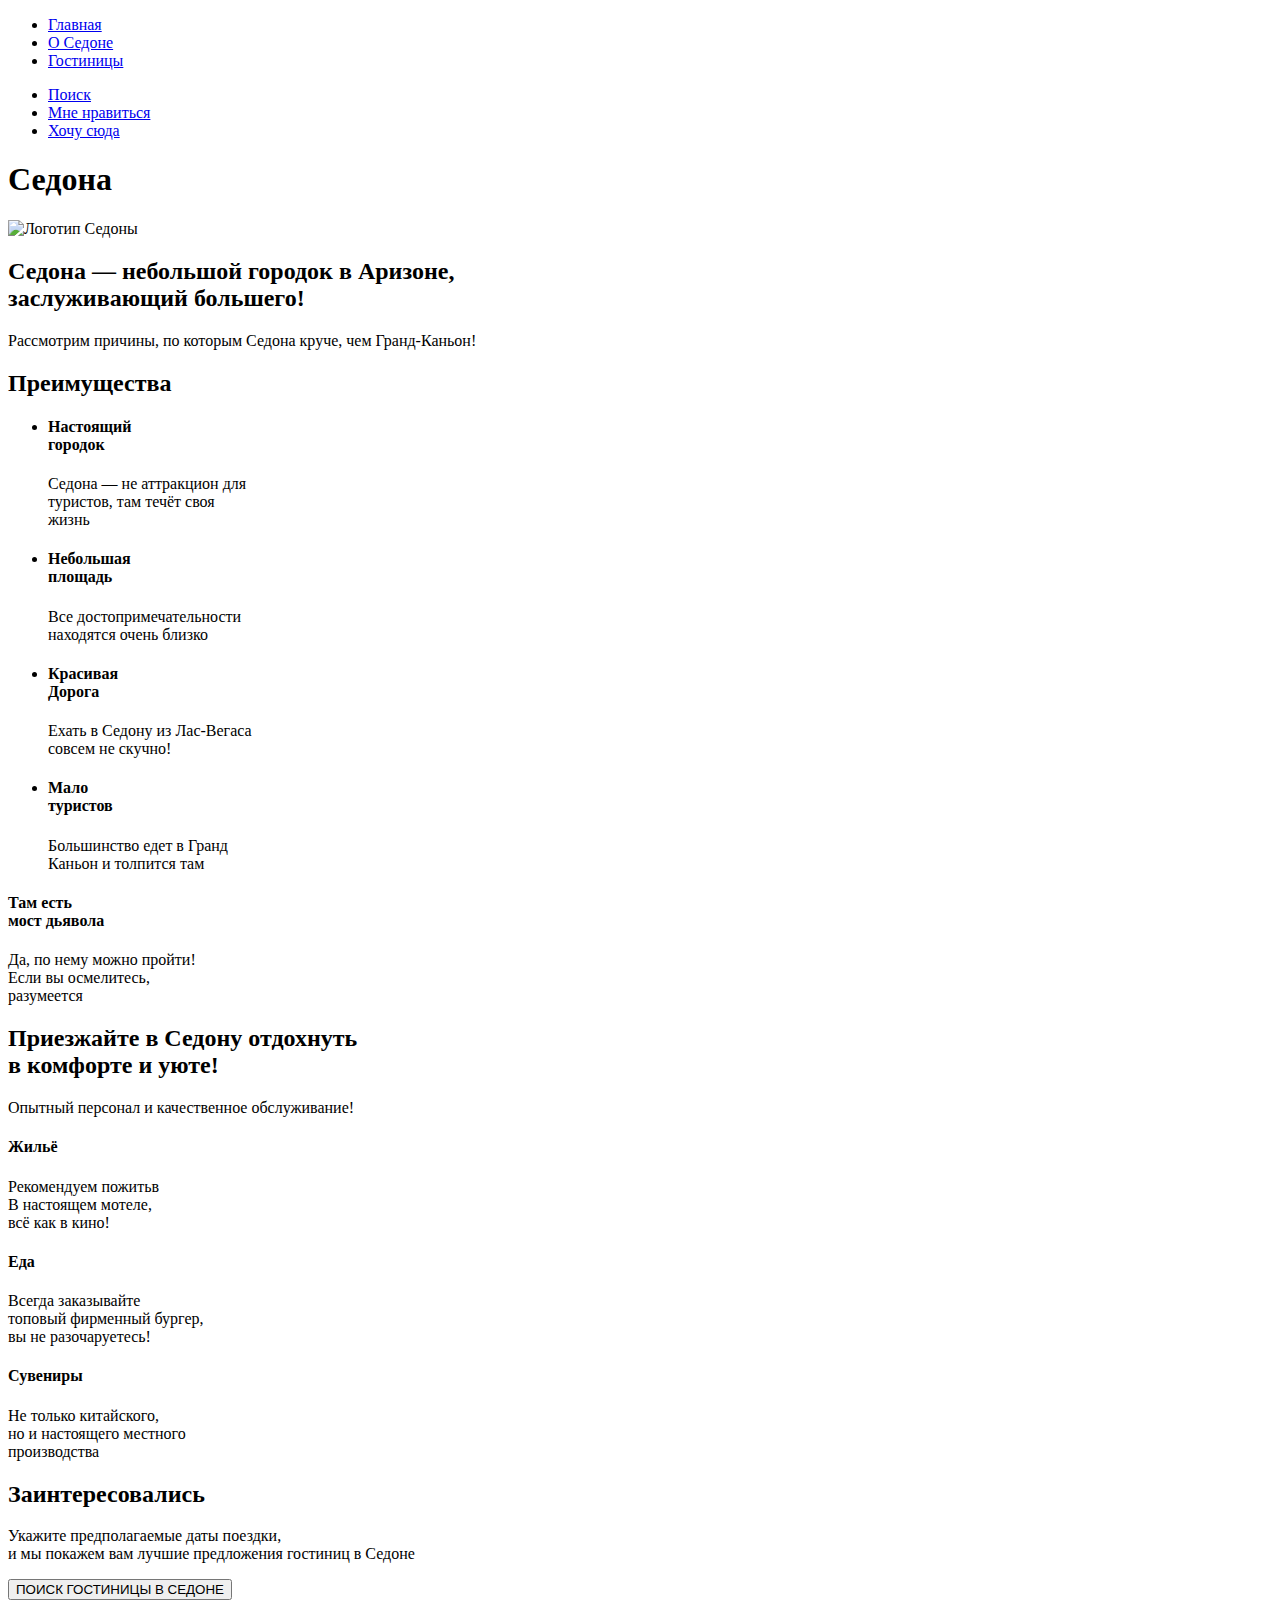
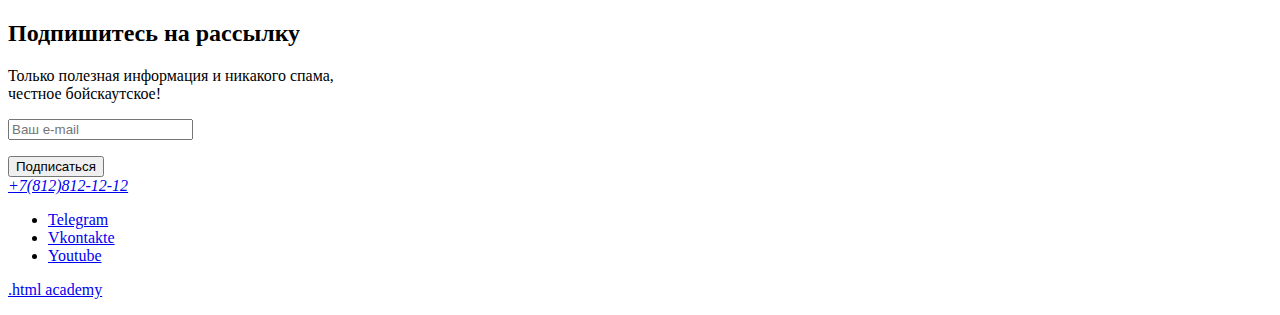
==== index.html @ 695586fa "Разметка" ====
<!DOCTYPE html>
<html lang="ru">
  <head>
    <meta charset="utf-8">
    <title>Седона</title>
  </head>

  <body>
    <header class="page-header">
      <nav class="navigation">
        <ul class="navigation-list">
          <li class="navigation-item">
            <a class="navigation-link" href="about.html" >Главная</a>
          </li>
          <li class="navigation-item">
            <a class="navigation-link" href="catalog.html">О Седоне</a>
          </li>
          <li class="navigation-item">
            <a class="navigation-link" href="faq.html">Гостиницы</a>
          </li>
        </ul>
        <ul class="navigation-list navigation-user">
          <li class="navigation-item">
            <a class="navigation-link" href="#">
              <span class="visually-hidden">
                Поиск
              </span>
            </a>
          </li>
          <li class="navigation-item">
            <a class="navigation-link" href="#">
              <span class="visually-hidden">
                Мне нравиться
              </span>
            </a>
          </li>
          <li class="navigation-item">
            <a class="navigation-link" href="#">Хочу сюда</a>
          </li>
        </ul>
      </nav>
    </header>
    <main class="main-index">
        <h1 class="visually-hidden">Седона</h1>
<img class="logo" src="" alt="Логотип Седоны">
<h2 class="intro-Description" >Седона — небольшой городок в Аризоне,<br>заслуживающий большего!
</h2>
<p class=" ">
    Рассмотрим причины, по которым Седона круче, чем Гранд-Каньон!
</p>
<section class="adventeges">
    <h2 class="visually-hidden">Преимущества</h2>
    <ul class="adventeges-list">
        <li class="adventeges-list">
            <h4 class="adventeges-title">Настоящий <br>городок</h4>
            <p class="adventeges-desription">Седона — не аттракцион для <br>туристов, там течёт своя <br>жизнь</p>
        </li>
        <li class="adventeges-list">
            <h4 class="adventeges-title">Небольшая <br>
                площадь</h4>
            <p class="adventeges-desription">Все достопримечательности<br>находятся очень близко</p>
            </li>
          <li class="adventeges-list">
            <h4 class="adventeges-title">Красивая <br>Дорога</h4>
            <p class="adventeges-desription">Ехать в Седону из Лас-Вегаса<br> совсем не скучно!</p>
        </li>
        <li class="adventeges-list">
            <h4 class="adventeges-title">Мало<br>
                туристов</h4>
            <p class="adventeges-desription">Большинство едет в Гранд<br>Каньон и толпится там</p>
            </li>
    </ul>
            </section>
            <section>
            <h4 class="adventeges-title">Там есть <br>мост дьявола</h4>
            <p class="adventeges-desription">Да, по нему можно пройти! <br>Если вы осмелитесь, <br>разумеется</p>
            <li class="adventeges-list">
                <h2 class="intro-Description" >Приезжайте в Седону отдохнуть<br> в комфорте и уюте!
                </h2>
                <p class="adventeges-desription">
                Опытный персонал и качественное обслуживание!
                </p>
                <h4 class="adventeges-title">Жильё</h4>
                <p class="adventeges-desription">Рекомендуем пожитьв<br>B настоящем мотеле, <br>
                    всё как в кино!</p>
            </li>
              <li class="adventeges-list">
                <h4 class="adventeges-title">Еда</h4>
                <p class="adventeges-desription">Всегда заказывайте<br>
                    топовый фирменный бургер,<br> вы не разочаруетесь!</p>
            </li>
            <li class="adventeges-list">
                <h4 class="adventeges-title">Сувениры</h4>
                <p class="adventeges-desription">Не только китайского,<br>
                    но и настоящего местного <br>производства</p>
                </li>
            </section>
    </ul>
    <section class="services">
      <h2 class="services-title">Заинтересовались</h2>
      <p>Укажите предполагаемые даты поездки,
        <br>и мы покажем вам лучшие предложения гостиниц в Седоне </p>
      <button class="button" type="submit">ПОИСК ГОСТИНИЦЫ В СЕДОНЕ</button>
    </section>
    </main>
    <footer class="page-footer">
      <section class="appointment">
        <h2 class="appointment-title">Подпишитесь на рассылку</h2>
        <p>Только полезная информация и никакого спама,<br> честное бойскаутское!</p>
        <form class="appointment-form" action="https://echo.htmlacademy.ru/" method="post">
          <p class="appointment-form-date">
            <input type="text" id="appointment-date" name="appointment-date" placeholder="Ваш e-mail">
          </p>
          <button class="button" type="submit">Подписаться</button>
        </form>
      </section>
      <section class="footer-contacts">
        <address class="footer-contacts-address">
          <a class="footer-contacts-address-phone" href="tel:+78128121212">+7(812)812-12-12</a>
        </address>
      </section>

      <section class="footer-social">
        <ul class="footer-social-list">
          <li class="footer-social-item">
            <a class="button" href=" https://t.me/htmlacademy ">
              <span class="visually-hidden">Telegram</span>
            </a>
          </li>
          <li class="footer-social-item">
            <a class="button" href="https://vk.com/htmlacademy">
              <span class="visually-hidden">Vkontakte</span>
            </a>
          </li>
          <li class="footer-social-item">
            <a class="button" href="https://www.youtube.com/user/htmlacademyru">
              <span class="visually-hidden">Youtube</span>
            </a>
          </li>
        </ul>
        <p><a class="htmlacademy-link" href="https://htmlacademy.ru/">.html academy </a></p>
      </section>
    </footer>
  </body>
</html>
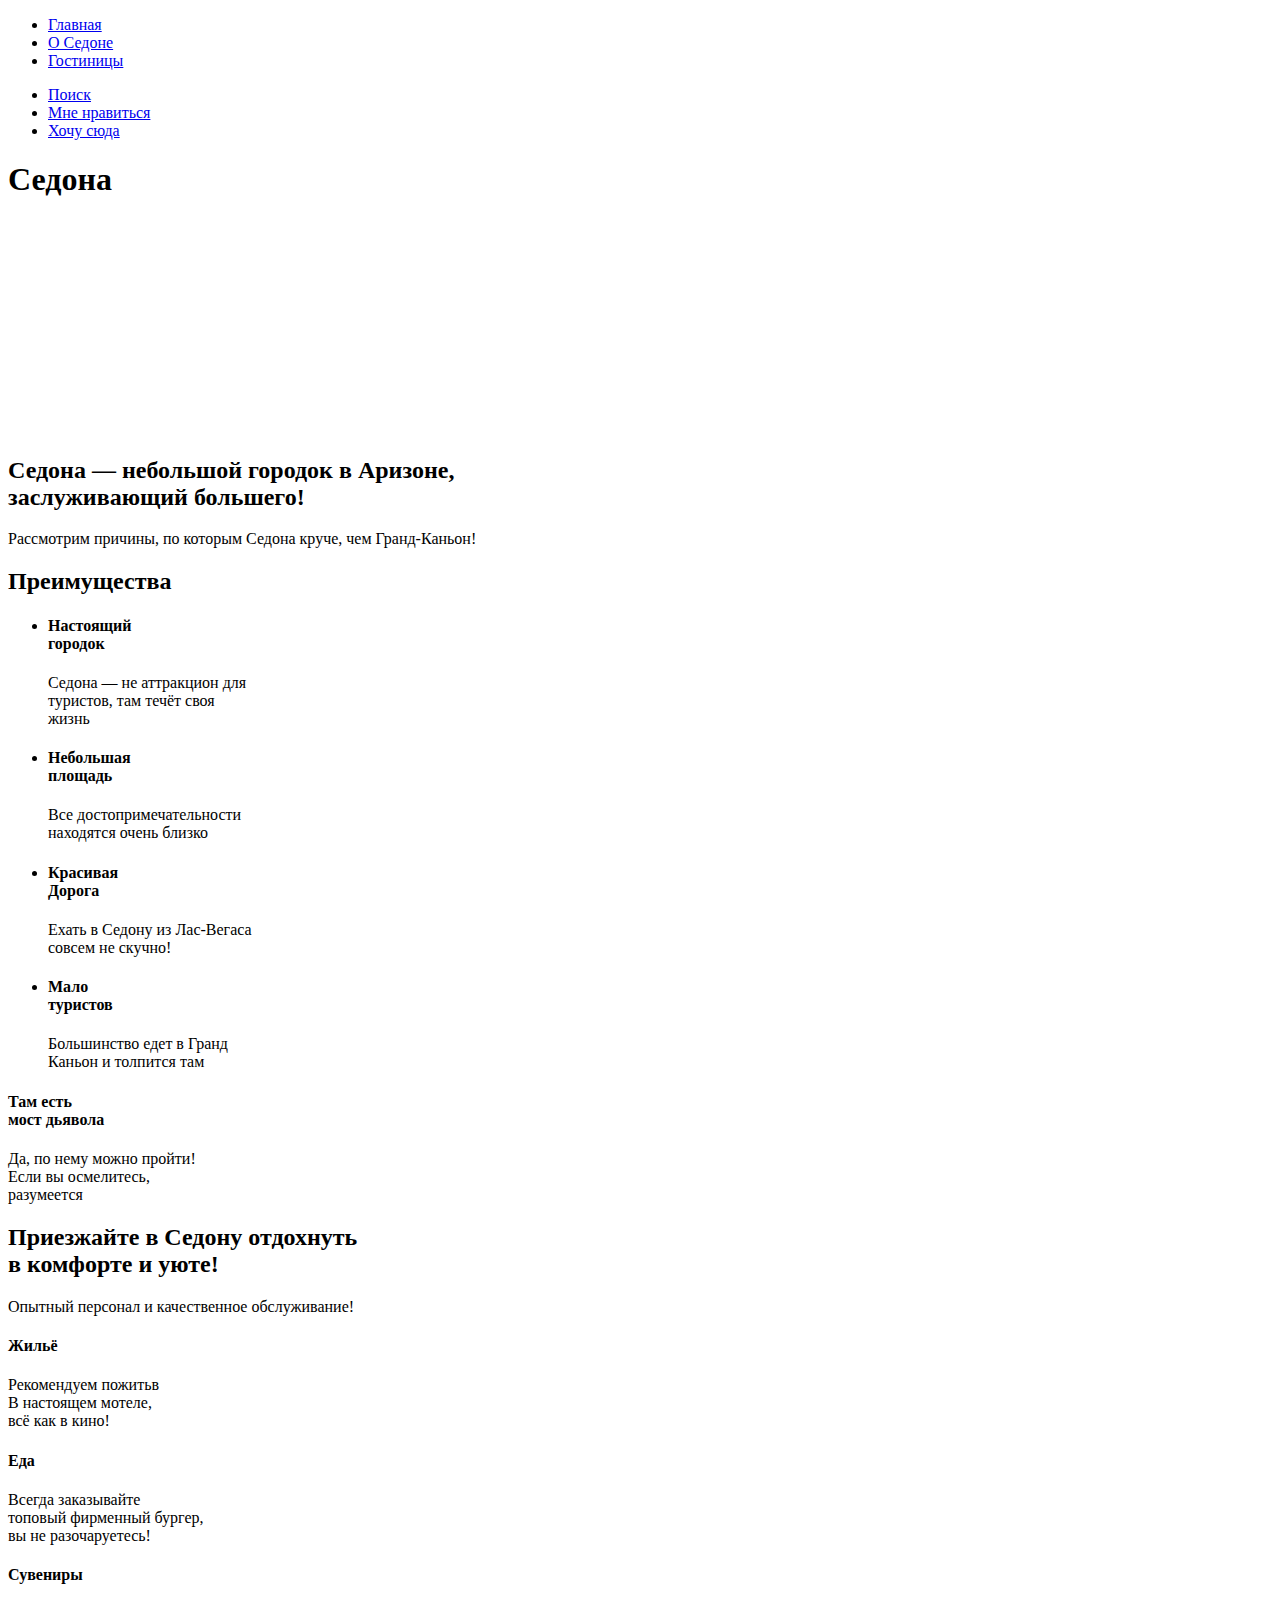
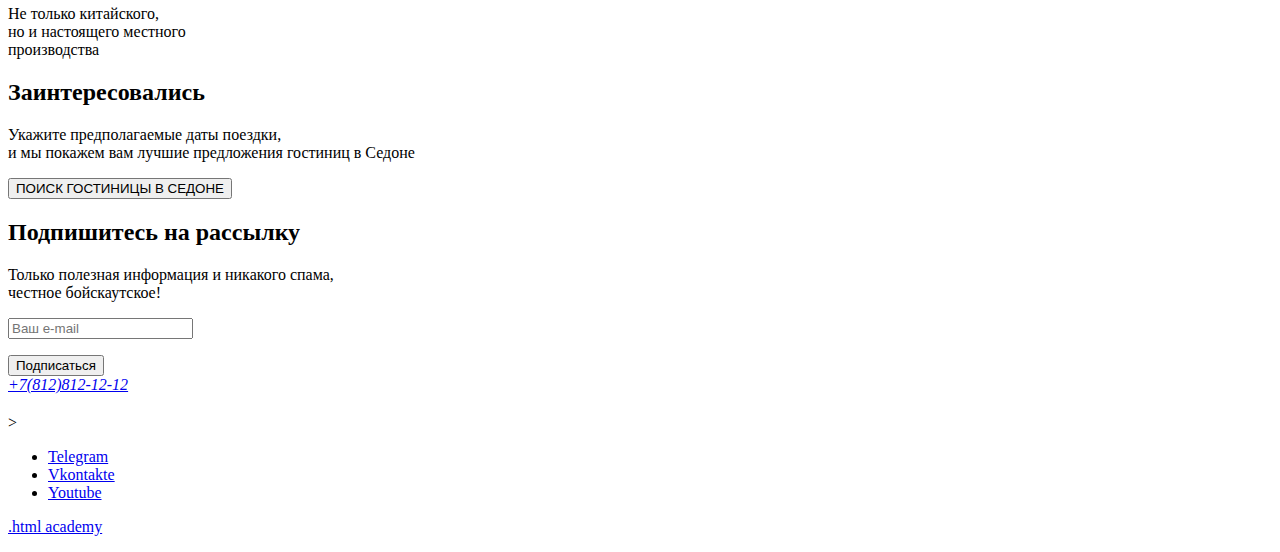
==== commit d0de8a27: "Графика и разметка" ====
--- a/index.html
+++ b/index.html
@@ -4,7 +4,6 @@
     <meta charset="utf-8">
     <title>Седона</title>
   </head>
-
   <body>
     <header class="page-header">
       <nav class="navigation">
@@ -42,7 +41,7 @@
     </header>
     <main class="main-index">
         <h1 class="visually-hidden">Седона</h1>
-<img class="logo" src="" alt="Логотип Седоны">
+<img class="logo" src="images/Sedona.png" width="456.7px" height="212.77px" left="0px" top="139px" alt="Логотип Седоны">
 <h2 class="intro-Description" >Седона — небольшой городок в Аризоне,<br>заслуживающий большего!
 </h2>
 <p class=" ">
@@ -74,7 +73,7 @@
             <section>
             <h4 class="adventeges-title">Там есть <br>мост дьявола</h4>
             <p class="adventeges-desription">Да, по нему можно пройти! <br>Если вы осмелитесь, <br>разумеется</p>
-            <li class="adventeges-list">
+            <div class="adventeges-list">
                 <h2 class="intro-Description" >Приезжайте в Седону отдохнуть<br> в комфорте и уюте!
                 </h2>
                 <p class="adventeges-desription">
@@ -83,19 +82,18 @@
                 <h4 class="adventeges-title">Жильё</h4>
                 <p class="adventeges-desription">Рекомендуем пожитьв<br>B настоящем мотеле, <br>
                     всё как в кино!</p>
-            </li>
-              <li class="adventeges-list">
+                </div>
+              <div class="adventeges-list">
                 <h4 class="adventeges-title">Еда</h4>
                 <p class="adventeges-desription">Всегда заказывайте<br>
                     топовый фирменный бургер,<br> вы не разочаруетесь!</p>
-            </li>
-            <li class="adventeges-list">
+              </div>
+            <div class="adventeges-list">
                 <h4 class="adventeges-title">Сувениры</h4>
                 <p class="adventeges-desription">Не только китайского,<br>
                     но и настоящего местного <br>производства</p>
-                </li>
+            </div>
             </section>
-    </ul>
     <section class="services">
       <h2 class="services-title">Заинтересовались</h2>
       <p>Укажите предполагаемые даты поездки,
@@ -121,6 +119,7 @@
       </section>
 
       <section class="footer-social">
+        <h2 class="visually-hidden"></h2>>
         <ul class="footer-social-list">
           <li class="footer-social-item">
             <a class="button" href=" https://t.me/htmlacademy ">
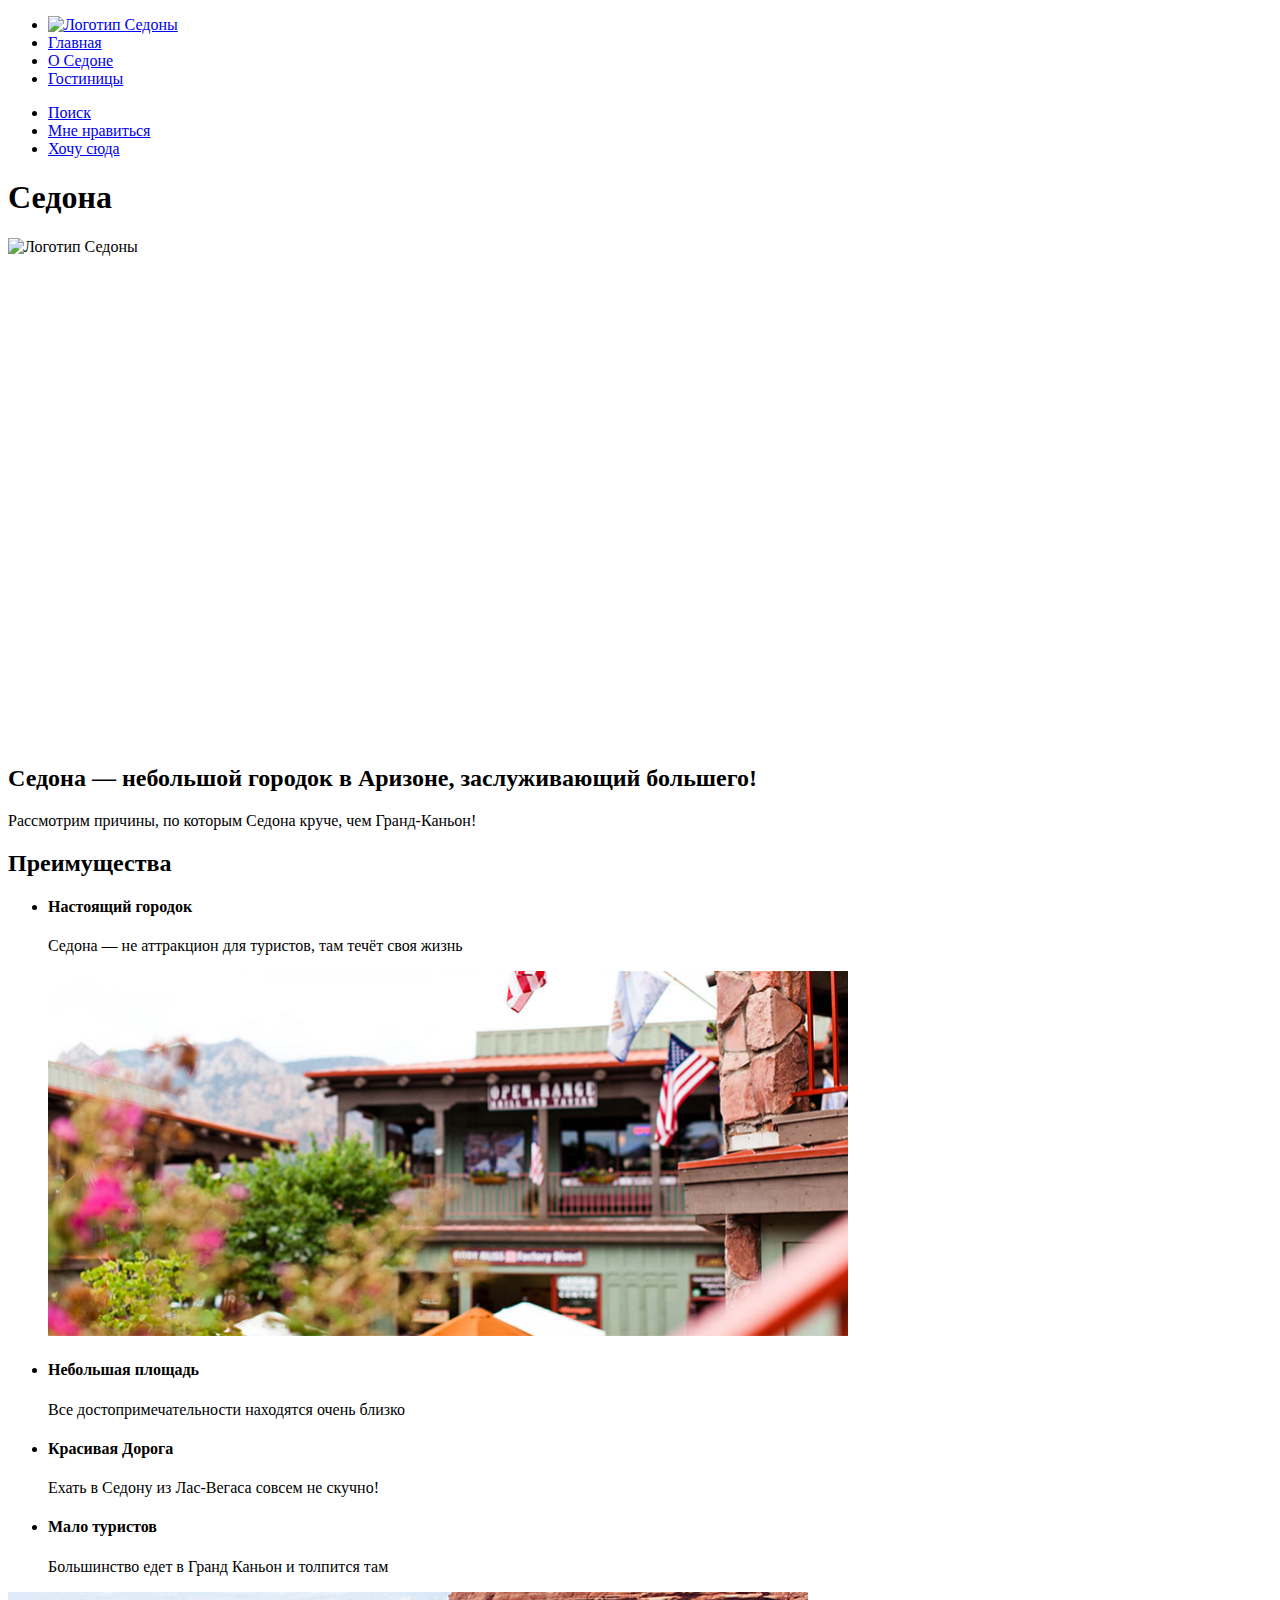
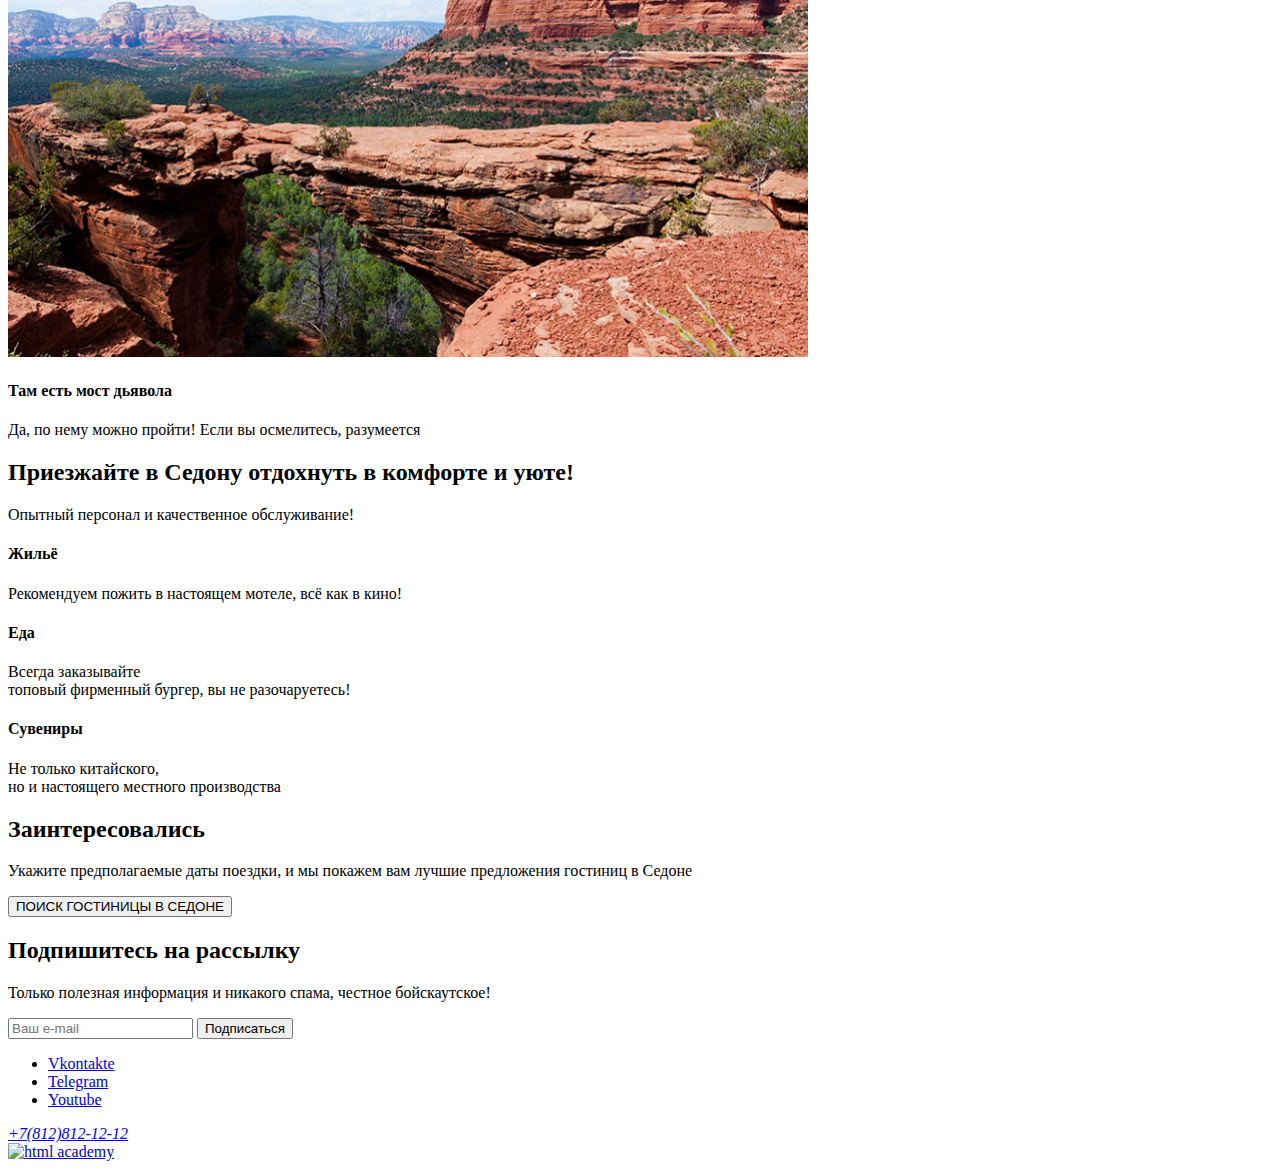
==== commit bec67bbb: "Дз" ====
--- a/index.html
+++ b/index.html
@@ -2,20 +2,27 @@
 <html lang="ru">
   <head>
     <meta charset="utf-8">
-    <title>Седона</title>
+    <title>Академия HTML:Седона</title>
   </head>
   <body>
     <header class="page-header">
+
       <nav class="navigation">
+
         <ul class="navigation-list">
-          <li class="navigation-item">
-            <a class="navigation-link" href="about.html" >Главная</a>
+          <li>
+            <a class="navigation-link" href="index.html" >
+              <img class="logo" src="images/Logo.svg" width="134" height="64" alt="Логотип Седоны">
+            </a>
           </li>
           <li class="navigation-item">
-            <a class="navigation-link" href="catalog.html">О Седоне</a>
+            <a class="navigation-link" href="index.html" >Главная</a>
           </li>
           <li class="navigation-item">
-            <a class="navigation-link" href="faq.html">Гостиницы</a>
+            <a class="navigation-link" href="#">О Седоне</a>
+          </li>
+          <li class="navigation-item">
+            <a class="navigation-link" href="catalog.html">Гостиницы</a>
           </li>
         </ul>
         <ul class="navigation-list navigation-user">
@@ -41,94 +48,89 @@
     </header>
     <main class="main-index">
         <h1 class="visually-hidden">Седона</h1>
-<img class="logo" src="images/Sedona.png" width="456.7px" height="212.77px" left="0px" top="139px" alt="Логотип Седоны">
-<h2 class="intro-Description" >Седона — небольшой городок в Аризоне,<br>заслуживающий большего!
+<img class="logo" src="images/welcome!.svg" width="458" height="352" alt="Логотип Седоны">
+<img class="logo" src="images/Vector!@.svg" width="1200" height="485" alt="Логотип Седоны">
+<p class=" ">
+<h2 class="intro-Description" >Седона — небольшой городок в Аризоне, заслуживающий большего!
 </h2>
-<p class=" ">
     Рассмотрим причины, по которым Седона круче, чем Гранд-Каньон!
 </p>
 <section class="adventeges">
     <h2 class="visually-hidden">Преимущества</h2>
     <ul class="adventeges-list">
         <li class="adventeges-list">
-            <h4 class="adventeges-title">Настоящий <br>городок</h4>
-            <p class="adventeges-desription">Седона — не аттракцион для <br>туристов, там течёт своя <br>жизнь</p>
+            <h4 class="adventeges-title">Настоящий городок</h4>
+            <p class="adventeges-desription">Седона — не аттракцион для туристов, там течёт своя жизнь</p>
+            <img class="stars-star-4" src="images/photo-1.jpg" height="365" width="800" alt="photo-1">
         </li>
         <li class="adventeges-list">
-            <h4 class="adventeges-title">Небольшая <br>
-                площадь</h4>
-            <p class="adventeges-desription">Все достопримечательности<br>находятся очень близко</p>
+            <h4 class="adventeges-title">Небольшая площадь</h4>
+            <p class="adventeges-desription">Все достопримечательности находятся очень близко</p>
             </li>
           <li class="adventeges-list">
-            <h4 class="adventeges-title">Красивая <br>Дорога</h4>
-            <p class="adventeges-desription">Ехать в Седону из Лас-Вегаса<br> совсем не скучно!</p>
+            <h4 class="adventeges-title">Красивая Дорога</h4>
+            <p class="adventeges-desription">Ехать в Седону из Лас-Вегаса  совсем не скучно!</p>
         </li>
         <li class="adventeges-list">
-            <h4 class="adventeges-title">Мало<br>
-                туристов</h4>
-            <p class="adventeges-desription">Большинство едет в Гранд<br>Каньон и толпится там</p>
+            <h4 class="adventeges-title">Мало туристов</h4>
+            <p class="adventeges-desription">Большинство едет в Гранд Каньон и толпится там</p>
             </li>
     </ul>
             </section>
             <section>
-            <h4 class="adventeges-title">Там есть <br>мост дьявола</h4>
-            <p class="adventeges-desription">Да, по нему можно пройти! <br>Если вы осмелитесь, <br>разумеется</p>
+              <img class="stars-star-4" src="images/photo-2.jpg" height="365" width="800" alt="photo-2">
+            <h4 class="adventeges-title">Там есть мост дьявола</h4>
+            <p class="adventeges-desription">Да, по нему можно пройти! Если вы осмелитесь, разумеется</p>
+            <section class="adventeges-list">
+                <h2 class="intro-Description" >Приезжайте в Седону отдохнуть в комфорте и уюте!
+                </h2>
+               <p class="adventeges-desription">
+                Опытный персонал и качественное обслуживание!
+                 </p>
+                </section>
             <div class="adventeges-list">
-                <h2 class="intro-Description" >Приезжайте в Седону отдохнуть<br> в комфорте и уюте!
-                </h2>
-                <p class="adventeges-desription">
-                Опытный персонал и качественное обслуживание!
-                </p>
                 <h4 class="adventeges-title">Жильё</h4>
-                <p class="adventeges-desription">Рекомендуем пожитьв<br>B настоящем мотеле, <br>
+                <p class="adventeges-desription">Рекомендуем пожить в настоящем мотеле,
                     всё как в кино!</p>
                 </div>
               <div class="adventeges-list">
                 <h4 class="adventeges-title">Еда</h4>
-                <p class="adventeges-desription">Всегда заказывайте<br>
-                    топовый фирменный бургер,<br> вы не разочаруетесь!</p>
+                <p class="adventeges-desription">Всегда заказывайте <br>
+                    топовый фирменный бургер, вы не разочаруетесь!</p>
               </div>
             <div class="adventeges-list">
                 <h4 class="adventeges-title">Сувениры</h4>
                 <p class="adventeges-desription">Не только китайского,<br>
-                    но и настоящего местного <br>производства</p>
+                    но и настоящего местного производства</p>
             </div>
             </section>
     <section class="services">
       <h2 class="services-title">Заинтересовались</h2>
-      <p>Укажите предполагаемые даты поездки,
-        <br>и мы покажем вам лучшие предложения гостиниц в Седоне </p>
-      <button class="button" type="submit">ПОИСК ГОСТИНИЦЫ В СЕДОНЕ</button>
+      <p>Укажите предполагаемые даты поездки, и мы покажем вам лучшие предложения гостиниц в Седоне </p>
+      <button class="button" type="button">ПОИСК ГОСТИНИЦЫ В СЕДОНЕ</button>
+    </section>
+    <section class="appointment">
+      <h2 class="appointment-title">Подпишитесь на рассылку</h2>
+      <p>Только полезная информация и никакого спама, честное бойскаутское!</p>
+      <form class="appointment-form" action="https://echo.htmlacademy.ru/" method="post">
+        <label class="appointment-form-date">
+          <input type="text" id="appointment-date" name="appointment-date" placeholder="Ваш e-mail">
+        </label>
+        <button class="button" type="submit">Подписаться</button>
+      </form>
     </section>
     </main>
     <footer class="page-footer">
-      <section class="appointment">
-        <h2 class="appointment-title">Подпишитесь на рассылку</h2>
-        <p>Только полезная информация и никакого спама,<br> честное бойскаутское!</p>
-        <form class="appointment-form" action="https://echo.htmlacademy.ru/" method="post">
-          <p class="appointment-form-date">
-            <input type="text" id="appointment-date" name="appointment-date" placeholder="Ваш e-mail">
-          </p>
-          <button class="button" type="submit">Подписаться</button>
-        </form>
-      </section>
-      <section class="footer-contacts">
-        <address class="footer-contacts-address">
-          <a class="footer-contacts-address-phone" href="tel:+78128121212">+7(812)812-12-12</a>
-        </address>
-      </section>
-
       <section class="footer-social">
-        <h2 class="visually-hidden"></h2>>
         <ul class="footer-social-list">
+          <li class="footer-social-item">
+            <a class="button" href="https://vk.com/htmlacademy">
+              <span class="visually-hidden">Vkontakte</span>
+            </a>
+          </li>
           <li class="footer-social-item">
             <a class="button" href=" https://t.me/htmlacademy ">
               <span class="visually-hidden">Telegram</span>
-            </a>
-          </li>
-          <li class="footer-social-item">
-            <a class="button" href="https://vk.com/htmlacademy">
-              <span class="visually-hidden">Vkontakte</span>
             </a>
           </li>
           <li class="footer-social-item">
@@ -136,8 +138,18 @@
               <span class="visually-hidden">Youtube</span>
             </a>
           </li>
+          </section>
+          <section class="footer-contacts">
+            <address class="footer-contacts-address">
+              <a class="footer-contacts-address-phone" href="tel:+78128121212">+7(812)812-12-12</a>
+            </address>
+          </section>
+          <section>
+<li>
+  <a href="https://htmlacademy.ru/"><img src="images/logo_htmlacademy.png" width="115"
+    height="33" alt="html academy "></a>
+</li>
         </ul>
-        <p><a class="htmlacademy-link" href="https://htmlacademy.ru/">.html academy </a></p>
       </section>
     </footer>
   </body>
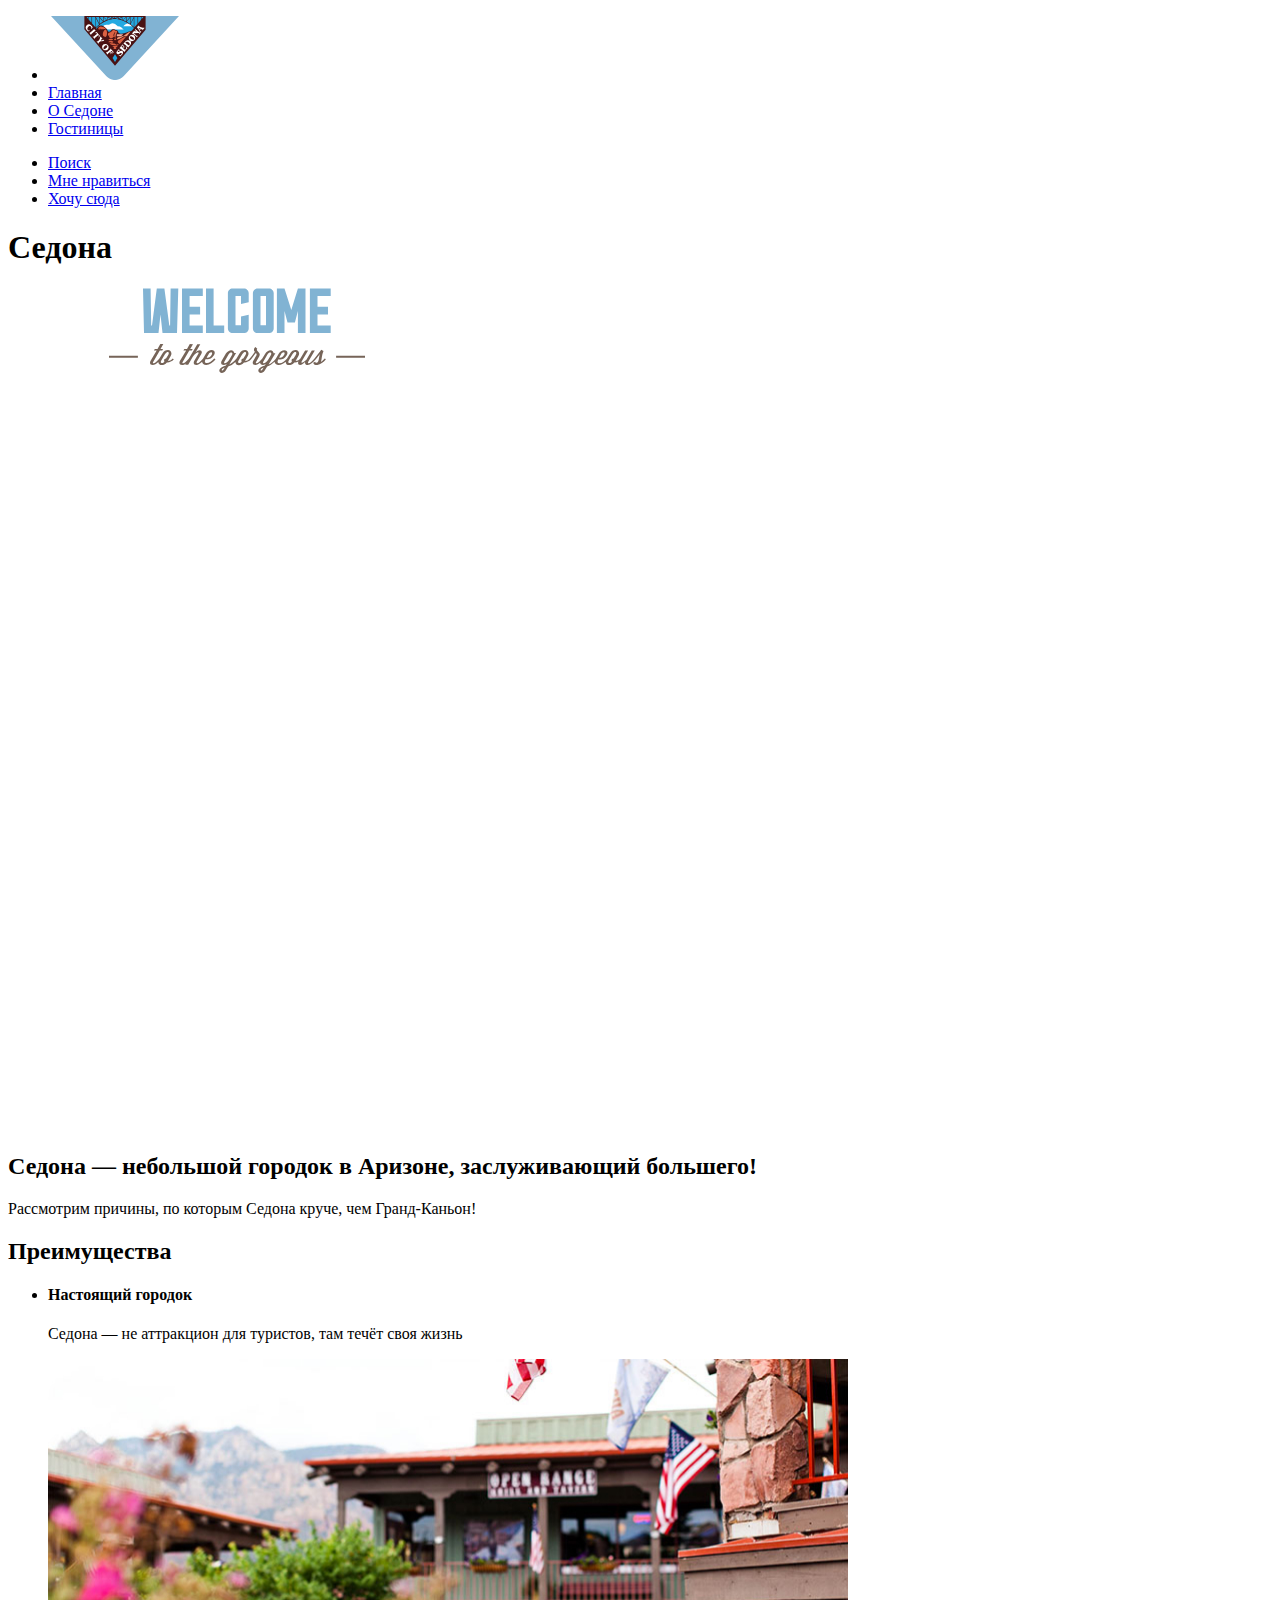
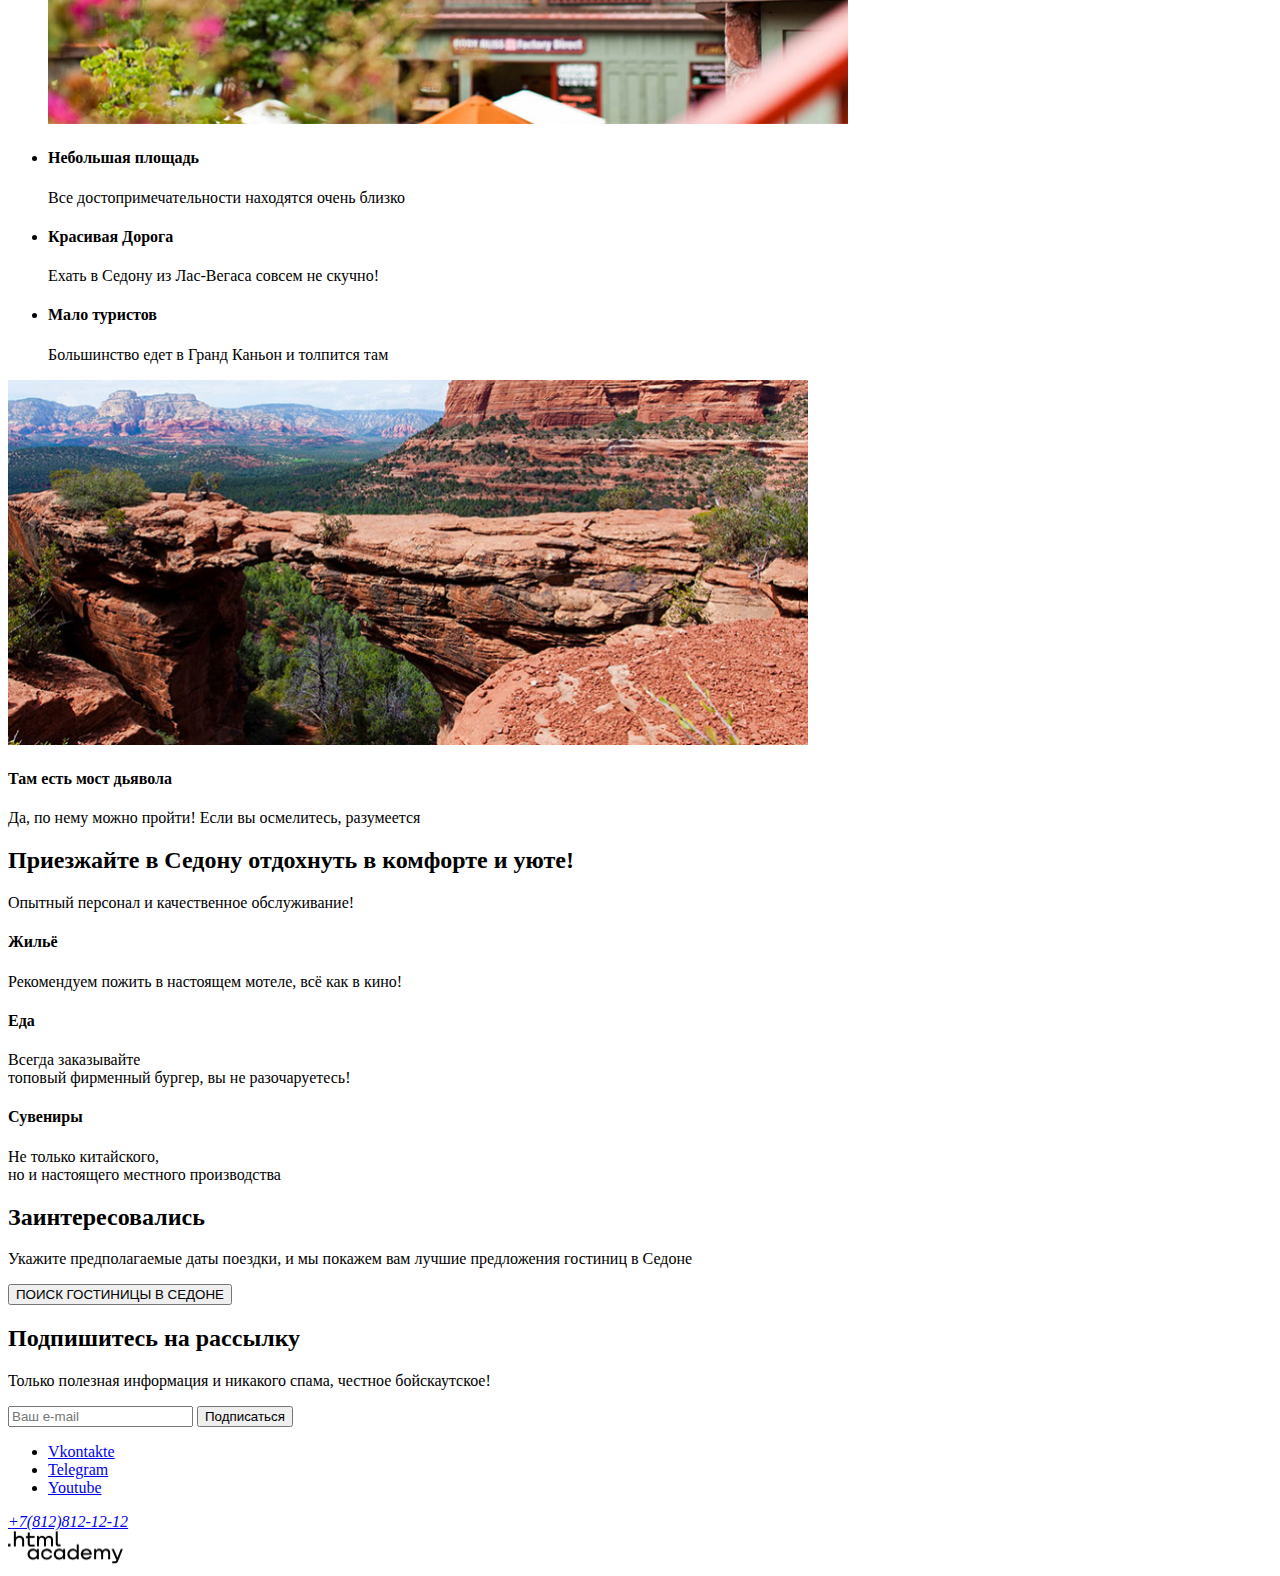
==== commit 00bbb951: "Merge pull request #2 from AlekseyKamalutdinov/master" ====
--- a/index.html
+++ b/index.html
@@ -81,29 +81,31 @@
               <img class="stars-star-4" src="images/photo-2.jpg" height="365" width="800" alt="photo-2">
             <h4 class="adventeges-title">Там есть мост дьявола</h4>
             <p class="adventeges-desription">Да, по нему можно пройти! Если вы осмелитесь, разумеется</p>
+            </section>
             <section class="adventeges-list">
                 <h2 class="intro-Description" >Приезжайте в Седону отдохнуть в комфорте и уюте!
                 </h2>
-               <p class="adventeges-desription">
+            <p class="adventeges-desription">
                 Опытный персонал и качественное обслуживание!
-                 </p>
-                </section>
-            <div class="adventeges-list">
+            </p>
+              </section>
+                <div>
+            <section class="adventeges-list">
                 <h4 class="adventeges-title">Жильё</h4>
                 <p class="adventeges-desription">Рекомендуем пожить в настоящем мотеле,
                     всё как в кино!</p>
-                </div>
-              <div class="adventeges-list">
+                </section>
+              <section class="adventeges-list">
                 <h4 class="adventeges-title">Еда</h4>
                 <p class="adventeges-desription">Всегда заказывайте <br>
                     топовый фирменный бургер, вы не разочаруетесь!</p>
-              </div>
-            <div class="adventeges-list">
+              </section>
+            <section class="adventeges-list">
                 <h4 class="adventeges-title">Сувениры</h4>
                 <p class="adventeges-desription">Не только китайского,<br>
                     но и настоящего местного производства</p>
+            </section>
             </div>
-            </section>
     <section class="services">
       <h2 class="services-title">Заинтересовались</h2>
       <p>Укажите предполагаемые даты поездки, и мы покажем вам лучшие предложения гостиниц в Седоне </p>
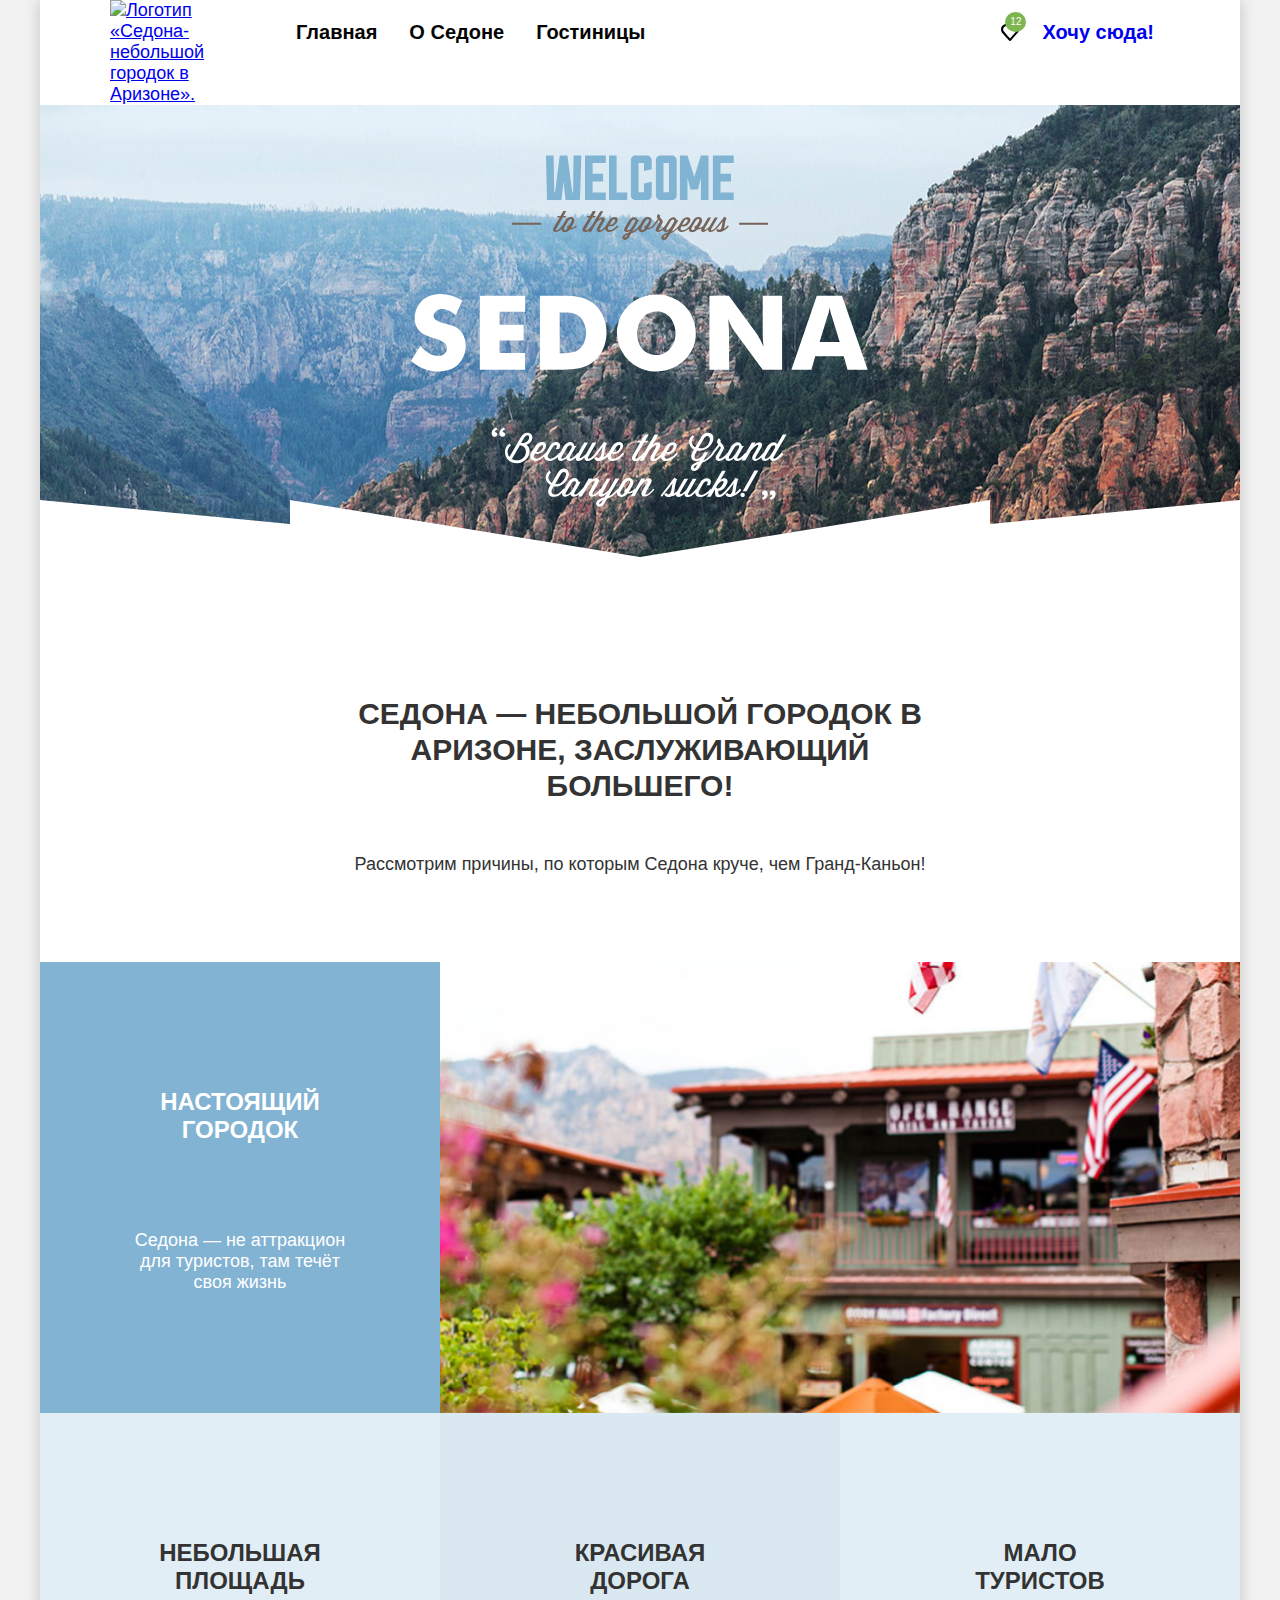
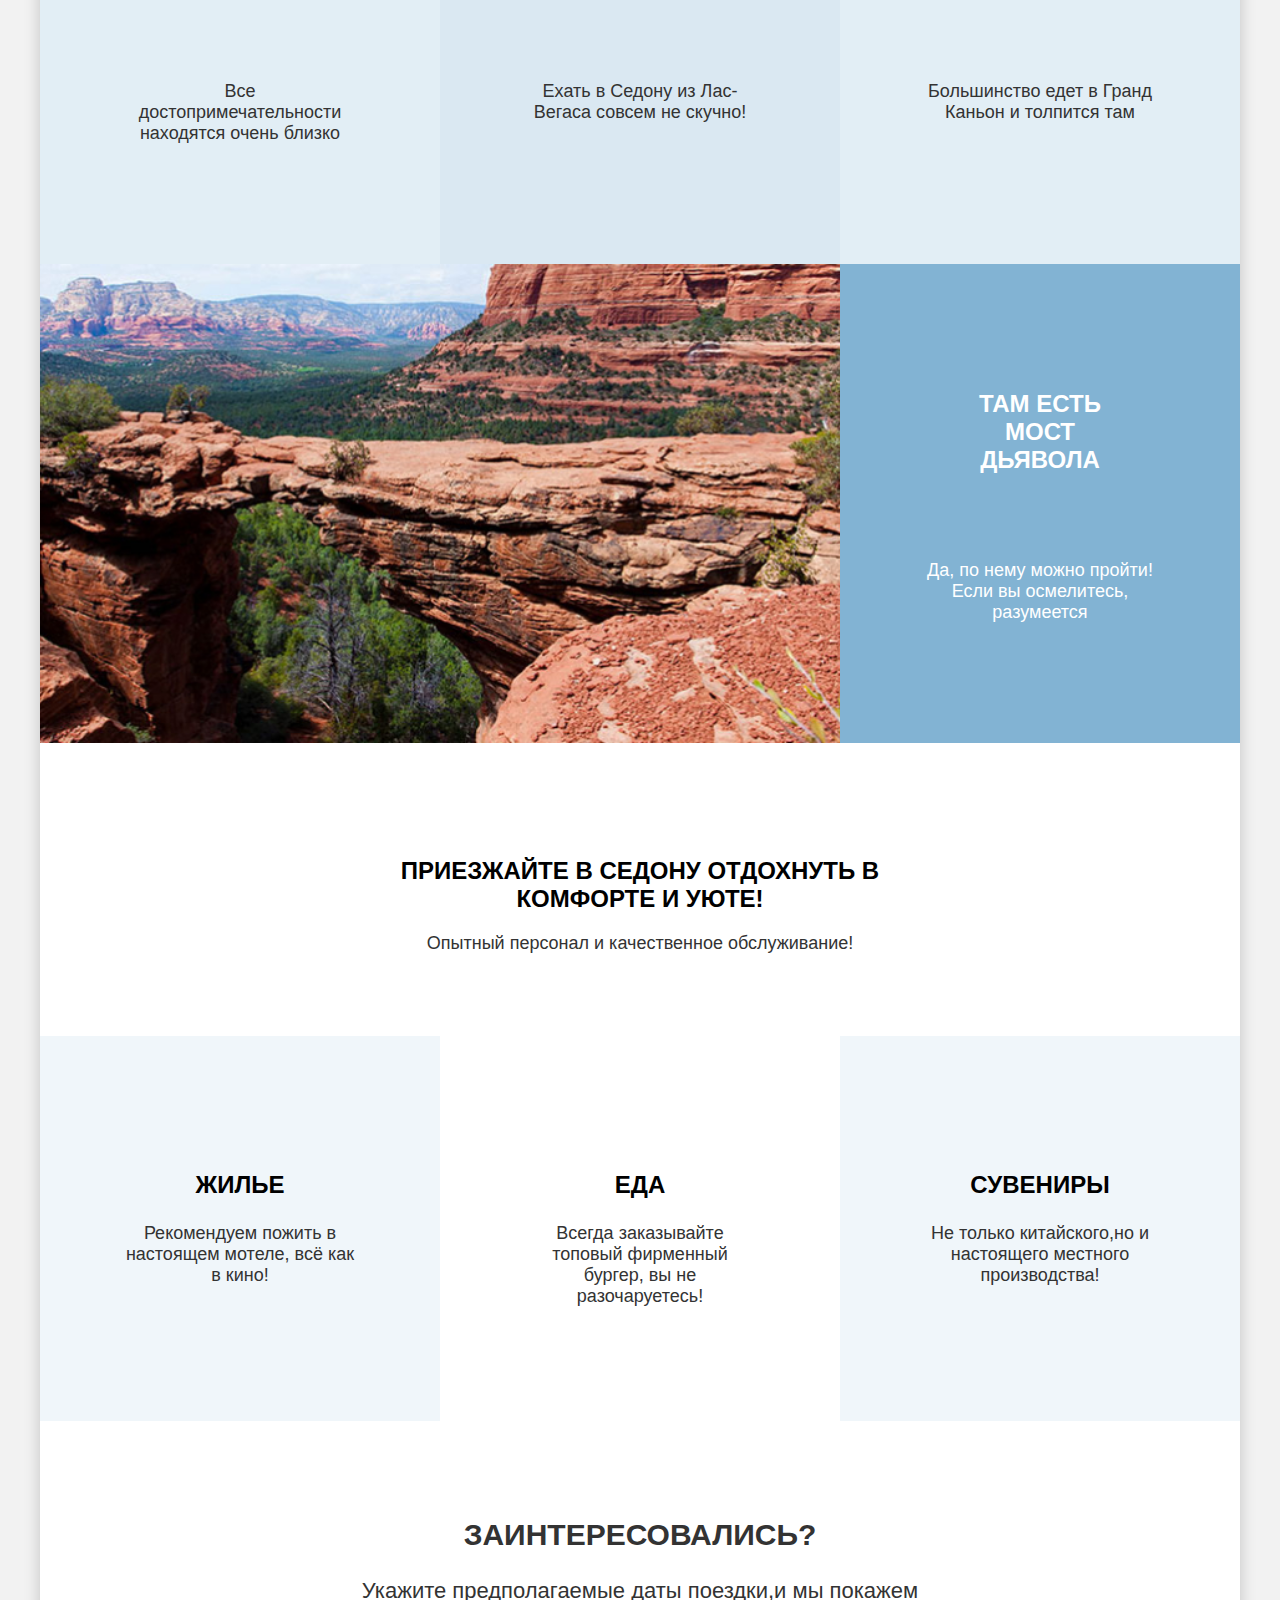
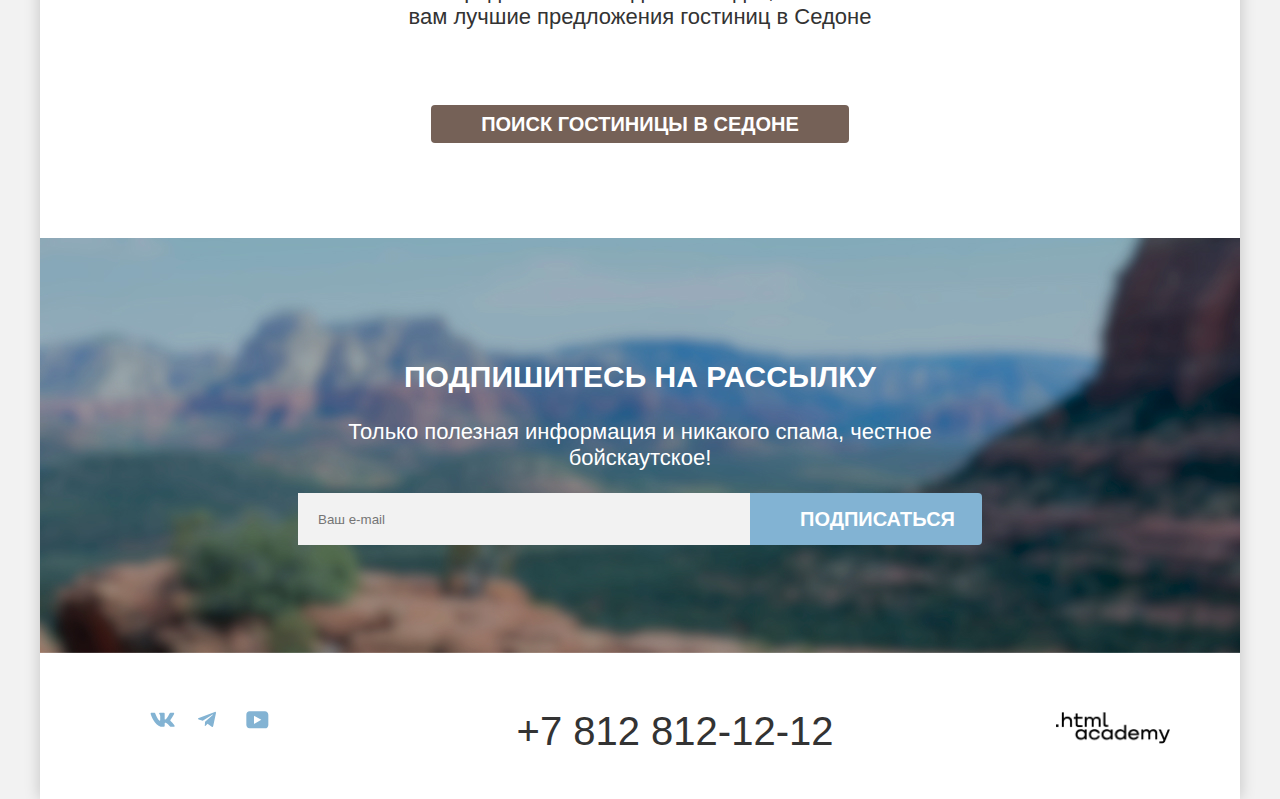
==== commit 39b8b58b: "Домашняя работа 24.02" ====
--- a/index.html
+++ b/index.html
@@ -1,158 +1,186 @@
 <!DOCTYPE html>
 <html lang="ru">
+
   <head>
     <meta charset="utf-8">
     <title>Академия HTML:Седона</title>
+    <link rel="stylesheet" href="styles/styles.css">
   </head>
+
   <body>
-    <header class="page-header">
+    <div class="container">
+      <header class="page-header">
+        <div style="display: flex;">
+          <a class="logo" href="index.html">
+            <img class="page-header-logo" src="images/logo.svg" width="140" height="70"
+              alt="Логотип «Седона-небольшой городок в Аризоне».">
+          </a>
+          <nav class="navigation">
+            <ul class="navigation-list">
+              <li class="navigation-item">
+                <a class="navigation-link navigation-link-current" href="index.html">Главная</a>
+              </li>
+              <li class="navigation-item">
+                <a class="navigation-link" href="#">О Седоне</a>
+              </li>
+              <li class="navigation-item">
+                <a class="navigation-link" href="catalog.html">Гостиницы</a>
+              </li>
+            </ul>
+          </nav>
+        </div>
+        <nav>
+          <ul class="navigation-list navigation-user">
+            <li class="navigaton-item">
+              <a class="navigation-link navigation-search" href="#">
+                <span class="visually-hidden">Поиск.</span>
+              </a>
+            </li>
+            <li class="navigaton-item navigation-favor">
+              <a class="navigation-link " href="#">
+                <span class="visually-hidden">Избранное.</span>
+              </a>
+            </li>
+            <li class="navigaton-item">
+              <a class="navigation-link button" href="#">Хочу сюда!</a>
+            </li>
+          </ul>
+        </nav>
+      </header>
+      <main class="main-index">
+        <section class="gorgeous">
+          <h1 class="visually-hidden">Добро пожаловать в великолепную седону</h1>
+          <img class="wellcome" src="images/welcome!.svg" width="458" height="352" alt="Welcome to the gorgeous Sedona">
+        </section>
+        <section class="advantages">
+          <div class="advantages-about">
+            <h2 class="advantages-title-about">Седона — небольшой городок в Аризоне,
+              заслуживающий большего!</h2>
+            <p class="advantages-reasons">Рассмотрим причины, по которым Седона круче, чем Гранд-Каньон!</p>
+          </div>
+          <ul class="advantages-list">
+            <li class="advantages-item advantages-image">
+              <div class="advantages-text">
+                <h3 class="advantages-title">Настоящий городок</h3>
+                <p class="advantages-description">Седона — не аттракцион для туристов, там течёт своя жизнь</p>
+              </div>
+              <div class="advantages-photo">
+                <img class="photo" src="images/photo-1.jpg" width="800" height="385"
+                  alt="Здание на фоне красивого пейзажа">
+              </div>
+            </li>
 
-      <nav class="navigation">
+            <li class="advantages-item">
+              <div class="advantages-text">
+                <h3 class="advantages-title">Небольшая площадь</h3>
+                <p class="advantages-description">Все достопримечательности находятся очень близко</p>
+              </div>
+            </li>
+            <li class="advantages-item">
+              <div class="advantages-tex">
+                <h3 class="advantages-title">Красивая дорога</h3>
+                <p class="advantages-description">Ехать в Седону из Лас-Вегаса совсем не скучно!</p>
+              </div>
+            </li>
+            <li class="advantages-item">
+              <div class="advantages-text">
+                <h3 class="advantages-title">Мало туристов</h3>
+                <p class="advantages-description">Большинство едет в Гранд Каньон и толпится там</p>
+              </div>
+            </li>
+            <li class="advantages-item advantages-image">
+              <div class="advantages-photo">
+                <img class="photo" src="images/photo-2.jpg" width="800" height="384" alt="Коньон">
+              </div>
+              <div class="advantages-text">
+                <h3 class="advantages-title">Там есть мост дьявола</h3>
+                <p class="advantages-description">Да, по нему можно пройти! Если вы осмелитесь, разумеется</p>
+              </div>
+            </li>
+          </ul>
+        </section>
 
-        <ul class="navigation-list">
-          <li>
-            <a class="navigation-link" href="index.html" >
-              <img class="logo" src="images/Logo.svg" width="134" height="64" alt="Логотип Седоны">
-            </a>
-          </li>
-          <li class="navigation-item">
-            <a class="navigation-link" href="index.html" >Главная</a>
-          </li>
-          <li class="navigation-item">
-            <a class="navigation-link" href="#">О Седоне</a>
-          </li>
-          <li class="navigation-item">
-            <a class="navigation-link" href="catalog.html">Гостиницы</a>
-          </li>
-        </ul>
-        <ul class="navigation-list navigation-user">
-          <li class="navigation-item">
-            <a class="navigation-link" href="#">
-              <span class="visually-hidden">
-                Поиск
-              </span>
-            </a>
-          </li>
-          <li class="navigation-item">
-            <a class="navigation-link" href="#">
-              <span class="visually-hidden">
-                Мне нравиться
-              </span>
-            </a>
-          </li>
-          <li class="navigation-item">
-            <a class="navigation-link" href="#">Хочу сюда</a>
-          </li>
-        </ul>
-      </nav>
-    </header>
-    <main class="main-index">
-        <h1 class="visually-hidden">Седона</h1>
-<img class="logo" src="images/welcome!.svg" width="458" height="352" alt="Логотип Седоны">
-<img class="logo" src="images/Vector!@.svg" width="1200" height="485" alt="Логотип Седоны">
-<p class=" ">
-<h2 class="intro-Description" >Седона — небольшой городок в Аризоне, заслуживающий большего!
-</h2>
-    Рассмотрим причины, по которым Седона круче, чем Гранд-Каньон!
-</p>
-<section class="adventeges">
-    <h2 class="visually-hidden">Преимущества</h2>
-    <ul class="adventeges-list">
-        <li class="adventeges-list">
-            <h4 class="adventeges-title">Настоящий городок</h4>
-            <p class="adventeges-desription">Седона — не аттракцион для туристов, там течёт своя жизнь</p>
-            <img class="stars-star-4" src="images/photo-1.jpg" height="365" width="800" alt="photo-1">
-        </li>
-        <li class="adventeges-list">
-            <h4 class="adventeges-title">Небольшая площадь</h4>
-            <p class="adventeges-desription">Все достопримечательности находятся очень близко</p>
+        <section class="services">
+          <div class="services-about">
+            <h2 class="services-title">Приезжайте в Седону отдохнуть в комфорте и уюте!</h2>
+            <p class="services-description">Опытный персонал и качественное обслуживание!</p>
+          </div>
+          <ul class="services-list">
+            <li class="services-item">
+              <div class="icon services-text">
+                <h3 class="services-title">Жилье</h3>
+                <p class="services-description">Рекомендуем пожить в настоящем мотеле, всё как в кино!</p>
+              </div>
             </li>
-          <li class="adventeges-list">
-            <h4 class="adventeges-title">Красивая Дорога</h4>
-            <p class="adventeges-desription">Ехать в Седону из Лас-Вегаса  совсем не скучно!</p>
-        </li>
-        <li class="adventeges-list">
-            <h4 class="adventeges-title">Мало туристов</h4>
-            <p class="adventeges-desription">Большинство едет в Гранд Каньон и толпится там</p>
+            <li class="services-item">
+              <div class="icon services-text">
+                <h3 class="services-title">Еда</h3>
+                <p class="services-description">Всегда заказывайте топовый фирменный бургер, вы не разочаруетесь!
+                </p>
+              </div>
             </li>
-    </ul>
-            </section>
-            <section>
-              <img class="stars-star-4" src="images/photo-2.jpg" height="365" width="800" alt="photo-2">
-            <h4 class="adventeges-title">Там есть мост дьявола</h4>
-            <p class="adventeges-desription">Да, по нему можно пройти! Если вы осмелитесь, разумеется</p>
-            </section>
-            <section class="adventeges-list">
-                <h2 class="intro-Description" >Приезжайте в Седону отдохнуть в комфорте и уюте!
-                </h2>
-            <p class="adventeges-desription">
-                Опытный персонал и качественное обслуживание!
-            </p>
-              </section>
-                <div>
-            <section class="adventeges-list">
-                <h4 class="adventeges-title">Жильё</h4>
-                <p class="adventeges-desription">Рекомендуем пожить в настоящем мотеле,
-                    всё как в кино!</p>
-                </section>
-              <section class="adventeges-list">
-                <h4 class="adventeges-title">Еда</h4>
-                <p class="adventeges-desription">Всегда заказывайте <br>
-                    топовый фирменный бургер, вы не разочаруетесь!</p>
-              </section>
-            <section class="adventeges-list">
-                <h4 class="adventeges-title">Сувениры</h4>
-                <p class="adventeges-desription">Не только китайского,<br>
-                    но и настоящего местного производства</p>
-            </section>
+            <li class="services-item">
+              <div class="icon services-text">
+                <h3 class="services-title">Сувениры</h3>
+                <p class="services-description">Не только китайского,но и настоящего местного производства!</p>
+              </div>
+            </li>
+          </ul>
+        </section>
+
+        <section class="search">
+          <div class="search-wrapper">
+            <h2 class="search-title">Заинтересовались?</h2>
+            <p class="search-title-date">Укажите предполагаемые даты поездки,и мы покажем вам лучшие предложения
+              гостиниц
+              в Седоне</p>
+            <a class="search-link" href="hotel.html">Поиск гостиницы в Седоне</a>
+          </div>
+        </section>
+        <section class="newsletter">
+          <h2 class="newsletter-title">Подпишитесь на рассылку</h2>
+          <p class="newsletter-information">Только полезная информация и никакого спама, честное бойскаутское!</p>
+          <form class="newsletter-form " action="https://echo.htmlacademy.ru/" method="post">
+            <label for="newsletter-email"></label>
+            <div class="email">
+              <input class="field" placeholder="Ваш e-mail" type="email" name="newsletter-email" id="newsletter-email"
+                required>
+              <button class="button newsletter-button" type="submit">Подписаться</button>
             </div>
-    <section class="services">
-      <h2 class="services-title">Заинтересовались</h2>
-      <p>Укажите предполагаемые даты поездки, и мы покажем вам лучшие предложения гостиниц в Седоне </p>
-      <button class="button" type="button">ПОИСК ГОСТИНИЦЫ В СЕДОНЕ</button>
-    </section>
-    <section class="appointment">
-      <h2 class="appointment-title">Подпишитесь на рассылку</h2>
-      <p>Только полезная информация и никакого спама, честное бойскаутское!</p>
-      <form class="appointment-form" action="https://echo.htmlacademy.ru/" method="post">
-        <label class="appointment-form-date">
-          <input type="text" id="appointment-date" name="appointment-date" placeholder="Ваш e-mail">
-        </label>
-        <button class="button" type="submit">Подписаться</button>
-      </form>
-    </section>
-    </main>
-    <footer class="page-footer">
-      <section class="footer-social">
-        <ul class="footer-social-list">
-          <li class="footer-social-item">
-            <a class="button" href="https://vk.com/htmlacademy">
-              <span class="visually-hidden">Vkontakte</span>
-            </a>
-          </li>
-          <li class="footer-social-item">
-            <a class="button" href=" https://t.me/htmlacademy ">
-              <span class="visually-hidden">Telegram</span>
-            </a>
-          </li>
-          <li class="footer-social-item">
-            <a class="button" href="https://www.youtube.com/user/htmlacademyru">
-              <span class="visually-hidden">Youtube</span>
-            </a>
-          </li>
-          </section>
-          <section class="footer-contacts">
-            <address class="footer-contacts-address">
-              <a class="footer-contacts-address-phone" href="tel:+78128121212">+7(812)812-12-12</a>
-            </address>
-          </section>
-          <section>
-<li>
-  <a href="https://htmlacademy.ru/"><img src="images/logo_htmlacademy.png" width="115"
-    height="33" alt="html academy "></a>
-</li>
-        </ul>
-      </section>
-    </footer>
+          </form>
+        </section>
+      </main>
+      <footer class="page-footer">
+        <section class="social">
+          <h2 class="visually-hidden">Давайте дружить</h2>
+          <ul class="social-list">
+            <li class="social-item">
+              <a class="button" href="https://vk.com/htmlacademy">
+                <img src="images/vk.svg" width="25" height="15" alt="В контакте">
+                <span class="visually-hidden">ВКонтакте</span>
+              </a>
+            </li>
+            <li class="social-item">
+              <a class="button" href="https://t.me/htmlacademy ">
+                <img src="images/tg.svg" width="18" height="16" alt="Телеграм">
+                <span class="visually-hidden">Телеграм</span>
+              </a>
+            </li>
+            <li class="social-item">
+              <a class="button" href="https://www.youtube.com/user/htmlacademyru">
+                <img src="images/youtube.svg" width="23" height="18" alt="Ютуб">
+                <span class="visually-hidden">Ютуб</span>
+              </a>
+            </li>
+          </ul>
+        </section>
+        <a class="footer-contacts-phone" href="tel:+78128121212">+7 812 812-12-12</a>
+        <a class="htmlacademy-link" href="https://htmlacademy.ru/">
+          <img src="images/logo_htmlacademy.png" width="114" height="32" alt="html-academy">
+        </a>
+      </footer>
+    </div>
+
   </body>
+
 </html>
--- a/styles/styles.css
+++ b/styles/styles.css
@@ -0,0 +1,698 @@
+*{
+box-sizing:border-box;
+}
+@font-face {
+    font-family: "PT Sans";
+    font-style: normal;
+    font-weight: 400;
+    src: url("../fonts/ptsans-400.woff2") format("woff2");
+    font-display: swap;
+}
+
+@font-face {
+    font-family: "PT Sans";
+    font-style: normal;
+    font-weight: 700;
+    src: url("../fonts/ptsans-700.woff2") format("woff2");
+    font-display: swap;
+}
+
+body {
+    font-family: "PT Sans", Arial, sans-serif;
+    font-size: 18px;
+    line-height: 21px;
+    color: #333333;
+    background-color: #F2F2F2;
+    margin: 0;
+}
+
+.container {
+    display: flex;
+    flex-direction: column;
+    background-color: #FFFFFF;
+    margin: 0 auto;
+    width: 1200px;
+    min-height: 100%;
+    box-shadow: 0 0 15px rgb(0 0 0/20%);
+}
+
+.visually-hidden {
+    position: absolute;
+    width: 1px;
+    height: 1px;
+    margin: -1px;
+    border: 0;
+    padding: 0;
+    white-space: nowrap;
+    clip-path: inset(100%);
+    clip: rect(0 0 0 0);
+    overflow: hidden;
+}
+
+.page-header {
+    display: flex;
+    justify-content: space-between;
+}
+
+.logo {
+    width: 140px;
+    margin-left: 70px;
+    margin-right: 30px;
+}
+
+.navigation {
+    display: flex;
+    margin: 0 auto;
+
+
+}
+
+.navigation-list {
+    display: flex;
+    flex-wrap: wrap;
+    width: 420px;
+    margin: 0;
+    padding: 0;
+    list-style-type: none;
+    color: inherit;
+    text-decoration: none;
+}
+.navigation-favor {
+    position: relative;
+    background: url(../images/heart!.svg) no-repeat center;
+
+}
+.navigation-favor::before {
+    content: "12";
+    position: absolute;
+    right: 0;
+    display: block;
+    padding: 5px;
+    background-color: #7DB54F;
+    font-size: 10px;
+    line-height: 10px;
+    color: #ffffff;
+    border-radius: 50%;
+}
+.navigation-link:not(.button) {
+    display: block;
+    padding: 20px 16px;
+    font-weight: 700;
+    font-size: 20px;
+    line-height: 24px;
+    text-decoration: none;
+    color: #030303; }
+
+.navigation-search {
+        background: url(../images/search!.svg) no-repeat center;
+    }
+    .navigation-user {
+        display: flex;
+        justify-content: end;
+        flex-wrap: wrap;
+        max-width: 300px;
+        margin-left: auto;
+        text-align: center;
+        text-decoration: none;
+        align-items: center;
+        padding-right: 70px;
+
+    }
+
+.navigation-user .navigation-link {
+    min-width: 12px;
+    min-height: 22px;
+}
+
+.navigation-link {
+    display: block;
+    padding: 20px 16px;
+    font-size: 20px;
+    line-height: 24px;
+    font-weight: 700;
+    text-align: center;
+    text-decoration: none;
+
+
+}
+.wellcome {
+    margin: 0 auto;
+    width: 460px;
+}
+
+.gorgeous {
+    display: flex;
+    background-color: #81b3d2;
+    background: url("../images/divider.png"), url("../images/index-background.jpg");
+    background-repeat: no-repeat;
+    background-position: bottom, left;
+    margin-bottom: 69px;
+    padding: 50px ;
+}
+
+.advantages-title-about {
+    background: #FFFFFF;
+    font-size: 30px;
+    line-height: 36px;
+    font-weight: 700;
+    text-transform: uppercase;
+    margin-bottom: 25px;
+    text-align: center;
+    padding-left: 290px;
+    padding-right: 290px;
+    padding-top: 70px;
+    padding-bottom: 25px;
+}
+
+
+.advantages-reasons{
+  text-align: center;
+  padding-left: 275px;
+  padding-bottom: 69px;
+  padding-right: 275px;
+}
+
+.advantages-tex{
+    background-color:rgba(131, 179, 211, 0.2);
+}
+.advantages-list {
+  display: flex;
+  flex-wrap: wrap;
+  padding: 0;
+  margin: 0;
+  background-color:rgba(131, 179, 211, 0.12);
+  list-style-type: none;
+
+}
+.advantages-item {
+  display: flex;
+  min-height: 385px;
+  width: 400px;
+  margin: 0 auto;
+}
+
+.advantages-image {
+  display:flex;
+  color: #FFFFFF;
+  background-color: #82B3D3;
+  width: 1200px;
+
+}
+.advantages-photo{
+  flex-shrink: 0;
+  min-height: 385px;
+  width: 800px;
+}
+
+.photo {
+
+  object-fit: cover;
+  width: 100%;
+  height: 100%;
+
+}
+
+.advantages-item:nth-child(even) {
+  display: flex;
+  background-color: rgba(131, 179, 211, 0.12);
+  min-height: 385px;
+  width: 400px;
+}
+
+.advantages-title {
+  font-size: 24px;
+  line-height: 28px;
+  font-weight: 700;
+  text-transform: uppercase;
+  text-align: center;
+  padding-top: 102px;
+  padding-left: 113px;
+  padding-right: 113px;
+
+}
+
+.advantages-description{
+  text-align: center;
+  padding-top: 62px;
+  padding-left: 85px;
+  padding-right: 85px;
+  padding-bottom: 102px;
+}
+.services-text{
+    text-align: center;
+    min-height: 246px;
+}
+
+  .services {
+    text-align: center;
+    list-style-type: none;
+
+  }
+  .services-text{
+    text-align: center;
+  }
+  .services-about{
+    padding-top: 64px;
+    padding-right: 348px;
+    padding-left: 348px;
+    padding-bottom: 64px;
+  }
+
+  .services-title h2 {
+    text-align: center;
+    color: #000000;
+    font-size: 30px;
+    line-height: 36px;
+    font-weight: 700;
+    text-transform: uppercase;
+
+  }
+
+  .services-description p {
+    text-align: center;
+    font-size: 22px;
+    line-height: 26px;
+    font-weight: 400;
+    padding-left: 355px;
+    padding-right: 355px;
+    padding-bottom: 64px;
+  }
+  .services-title {
+    color: #000000;
+    font-size: 24px;
+    line-height: 28px;
+    font-weight: 700;
+    text-transform: uppercase;
+    padding-top: 30px;
+  }
+
+  .services-item:nth-child(2n+1) {
+    background-color: rgba(131, 179, 211, 0.12);
+  }
+
+  .services-item {
+    width: 400px;
+    height: 385px;
+    padding-left: 85px;
+    padding-right: 85px;
+    padding-top: 81px;
+    padding-bottom: 81px;
+  }
+  .services-list {
+    display: flex;
+    flex-wrap: wrap;
+    padding: 0;
+    margin: 0;
+    width: 1200px;
+    list-style-type: none;
+  }
+.search {
+    text-align: center;
+    min-height: 406px;
+    padding-top: 96px;
+    padding-bottom: 96px;
+
+  }
+  .search-title {
+    font-size: 30px;
+    line-height: 36px;
+    font-weight: 700;
+    margin-top: 0;
+    text-transform: uppercase;
+
+  }
+
+  .search-title-date {
+    font-size: 22px;
+    line-height: 26px;
+    font-weight: 400;
+    padding-left: 304px;
+    padding-right: 304px;
+    padding-bottom: 54px;
+
+
+  }
+
+  .search-link {
+    color: #FFFFFF;
+    font-size: 20px;
+    line-height: 36px;
+    font-weight: 700;
+    text-transform: uppercase;
+    background-color: #756157;
+    border-radius: 4px;
+    text-decoration: none;
+    padding: 8px 50px;
+    width: 376px;
+    min-height: 52px; }
+
+    .newsletter {
+        display: block;
+        flex-direction: row;
+        justify-content: center;
+        text-align: center;
+        background: url("../images/Subscribe.jpg");
+        background-color: rgb(73, 108, 129);
+        background-size: cover;
+        background-repeat: no-repeat;
+        min-height: 415px;
+        padding-left: 258px;
+        padding-top: 96px;
+        padding-right: 258px;
+        padding-bottom: 104px;
+      }
+      .newsletter-catalog{
+        display: block;
+        flex-direction: row;
+        justify-content: center;
+        text-align: center;
+        min-height: 415px;
+        padding-left: 258px;
+        padding-top: 96px;
+        padding-right: 258px;
+        padding-bottom: 104px;
+      }
+      .newsletter-title {
+        color: #FFFFFF;
+        font-size: 30px;
+        line-height: 36px;
+        font-weight: 700;
+        text-transform: uppercase;
+
+      }
+
+      .newsletter-information {
+        color: #FFFFFF;
+        font-size: 22px;
+        line-height: 26px;
+        font-weight: 400;
+      }
+
+
+      .newsletter-form {
+        border-radius: 4px 0 0 4px;
+      }
+
+      .newsletter-button {
+        background: #82B3D3;
+        border-radius: 0 4px 4px 0;
+        color: #FFFFFF;
+      }
+
+      .newsletter-catalog {
+        text-align: center;
+      }
+
+      .email{
+        display: flex;
+        text-align: center;
+        width: 685px;
+        min-height: 52px;
+        margin: 0 auto;
+      }
+
+      .field{
+        padding: 12px 20px;
+        width: 452px;
+        min-height: 52px;
+        background: #F2F2F2;
+        border: none;
+      }
+
+      .newsletter-button {
+        display: block;
+        width: 232px;
+        min-height: 52px;
+        margin-left: 0;
+        text-transform: uppercase;
+        font-size: 20px;
+        line-height: 36px;
+        font-weight: 700;
+        padding: 8px 50px;
+        border-style: none;
+      }
+
+
+
+.page-footer {
+    display: flex;
+    justify-content: space-between;
+    align-items: center;
+    margin: 40px 70px 30px;
+}
+
+.footer-contacts-phone {
+    font-size: 40px;
+    line-height: 40px;
+    font-weight: 400;
+    text-decoration: none;
+    color: inherit;
+}
+
+.social-list {
+    display: flex;
+    list-style-type: none;
+}
+
+.social-item {
+    width: 48px;
+    height: 40px;
+}
+/*
+catolog.html
+*/
+
+.inner-header {
+  color: #FFFFFF;
+  background: url("../images/Filers-bak.jpg");
+  background-color: rgb(75, 95, 116);
+  background-size: 100% auto;
+  background-repeat: no-repeat;
+  padding-left: 70px;
+  padding-right: 70px;
+  min-height: 412px;
+}
+.elements{
+  display: flex;
+}
+
+.inner-header-title {
+  font-size: 60px;
+  line-height: 78px;
+  font-weight: 700;
+  margin-top: 0;
+  margin-bottom: 35px;
+}
+
+.breadcrumbs{
+  display: flex;
+  margin: 0;
+  padding: 0;
+  list-style-type: none;
+
+}
+
+.breadcrumbs-link {
+  font-size: 16px;
+  font-weight: 400;
+
+}
+.catalog-filter{
+  display: flex;
+}
+.catalog-filter-group{
+  display: flex;
+  border: none;
+}
+
+.catalog-filter-title {
+  font-size: 20px;
+  line-height: 24px;
+  font-weight: 700;
+
+}
+.catalog-filter-list{
+  list-style-type: none;
+}
+.catalog-filter-item {
+  line-height: 23px;
+  font-weight: 400;
+}
+.button-group{
+  display:inline-block;
+  flex-wrap: wrap;
+  padding: 70px;
+}
+.button-use {
+  color: #FFFFFF;
+  font-size: 16px;
+  line-height: 20px;
+  font-weight: 700;
+  text-transform: uppercase;
+  background: #82B3D3;
+  border-radius: 4px;
+  border: none;
+  width: 191px;
+  height: 36px;
+}
+
+.button-reset {
+  color: #FFFFFF;
+  font-size: 16px;
+  line-height: 20px;
+  font-weight: 700;
+  text-transform: uppercase;
+  background-color: rgb(107, 134, 157);
+  border: none;
+  width: 191px;
+  height: 36px;
+
+}
+.sorting-container{
+  display: flex;
+  justify-content: space-between;
+}
+
+.select-control{
+  padding-left: 20px;
+  padding-top: 14px;
+  padding-bottom: 14px;
+  padding-right: 131px;
+  margin-top: 50px;
+}
+.select-hotel {
+  font-size: 30px;
+  line-height: 36px;
+  font-weight: 700;
+  text-transform: uppercase;
+  margin-left: 70px;
+  margin-top: 50px;
+}
+
+.hotel-list {
+    display: grid;
+    grid-template-columns: repeat(3, 340px);
+    gap: 20px;
+    width: 1060px;
+    margin: auto;
+    margin-bottom: 80px;
+    padding: 0;
+    list-style-type: none;
+}
+
+.hotel-cards{
+  width: 340px;
+  list-style-type: none;
+  border: 1px solid #E6E6E6;
+  margin-left: 70px;
+  margin-top: 40px;
+  margin-right: 20px;
+  margin-bottom: 20px;
+}
+
+.hotel-card-title {
+  font-size: 24px;
+  line-height: 28px;
+  font-weight: 700;
+
+}
+
+.button-detail {
+  display: block;
+  color: inherit;
+  font-size: 16px;
+  line-height: 20px;
+  font-weight: 700;
+  text-transform: uppercase;
+  background: #756157;
+  border-radius: 4px;
+  text-decoration: none;
+  width: 140px;
+  min-height: 36px;
+  text-align: center;
+  padding: 8px 26px;
+}
+
+.button-select {
+  display: block;
+  color: inherit;
+  font-size: 16px;
+  line-height: 20px;
+  font-weight: 700;
+  text-transform: uppercase;
+  background: #82B3D3;
+  border-radius: 4px;
+  text-decoration: none;
+  width: 140px;
+  min-height: 36px;
+  text-align: center;
+  padding: 8px 20px;
+}
+
+.button-green {
+  display: block;
+  color: inherit;
+  font-size: 16px;
+  line-height: 20px;
+  font-weight: 700;
+  text-transform: uppercase;
+  background: #7DB54F;
+  border-radius: 4px;
+  text-decoration: none;
+  width: 140px;
+  min-height: 36px;
+  text-align: center;
+  padding: 8px 20px;
+}
+
+.rating {
+  font-size: 16px;
+  line-height: 20px;
+  font-weight: 400;
+  text-transform: uppercase;
+  background: #F2F2F2;
+  border-radius: 4px;
+  width: 140px;
+  min-height: 36px;
+  text-align: center;
+  padding: 9px 22px;
+
+}
+.pagination{
+  display: flex;
+  padding: 0 70px;
+  list-style: none;
+}
+.pagination-item {
+  margin-right: 8px;
+}
+
+.pagination-current {
+  color: #000000;
+  background-color: #F2F2F2;
+}
+
+.pagination-link {
+  display: block;
+  text-decoration: none;
+  color: #FFFFFF;
+  min-height: 60px;
+  min-width: 60px;
+  background-color: #82B3D3;
+  border-radius: 4px;
+  font-weight: 700;
+  font-size: 20px;
+  line-height: 36px;
+  text-align: center;
+  padding: 12px 23px ;
+}
+
+.pagination-link-hidden {
+  color: #000000;
+  background-color: #ffffff;
+  font-weight: 400;
+  font-size: 22px;
+  line-height: 26px;
+  padding: 17px 22px;
+
+}
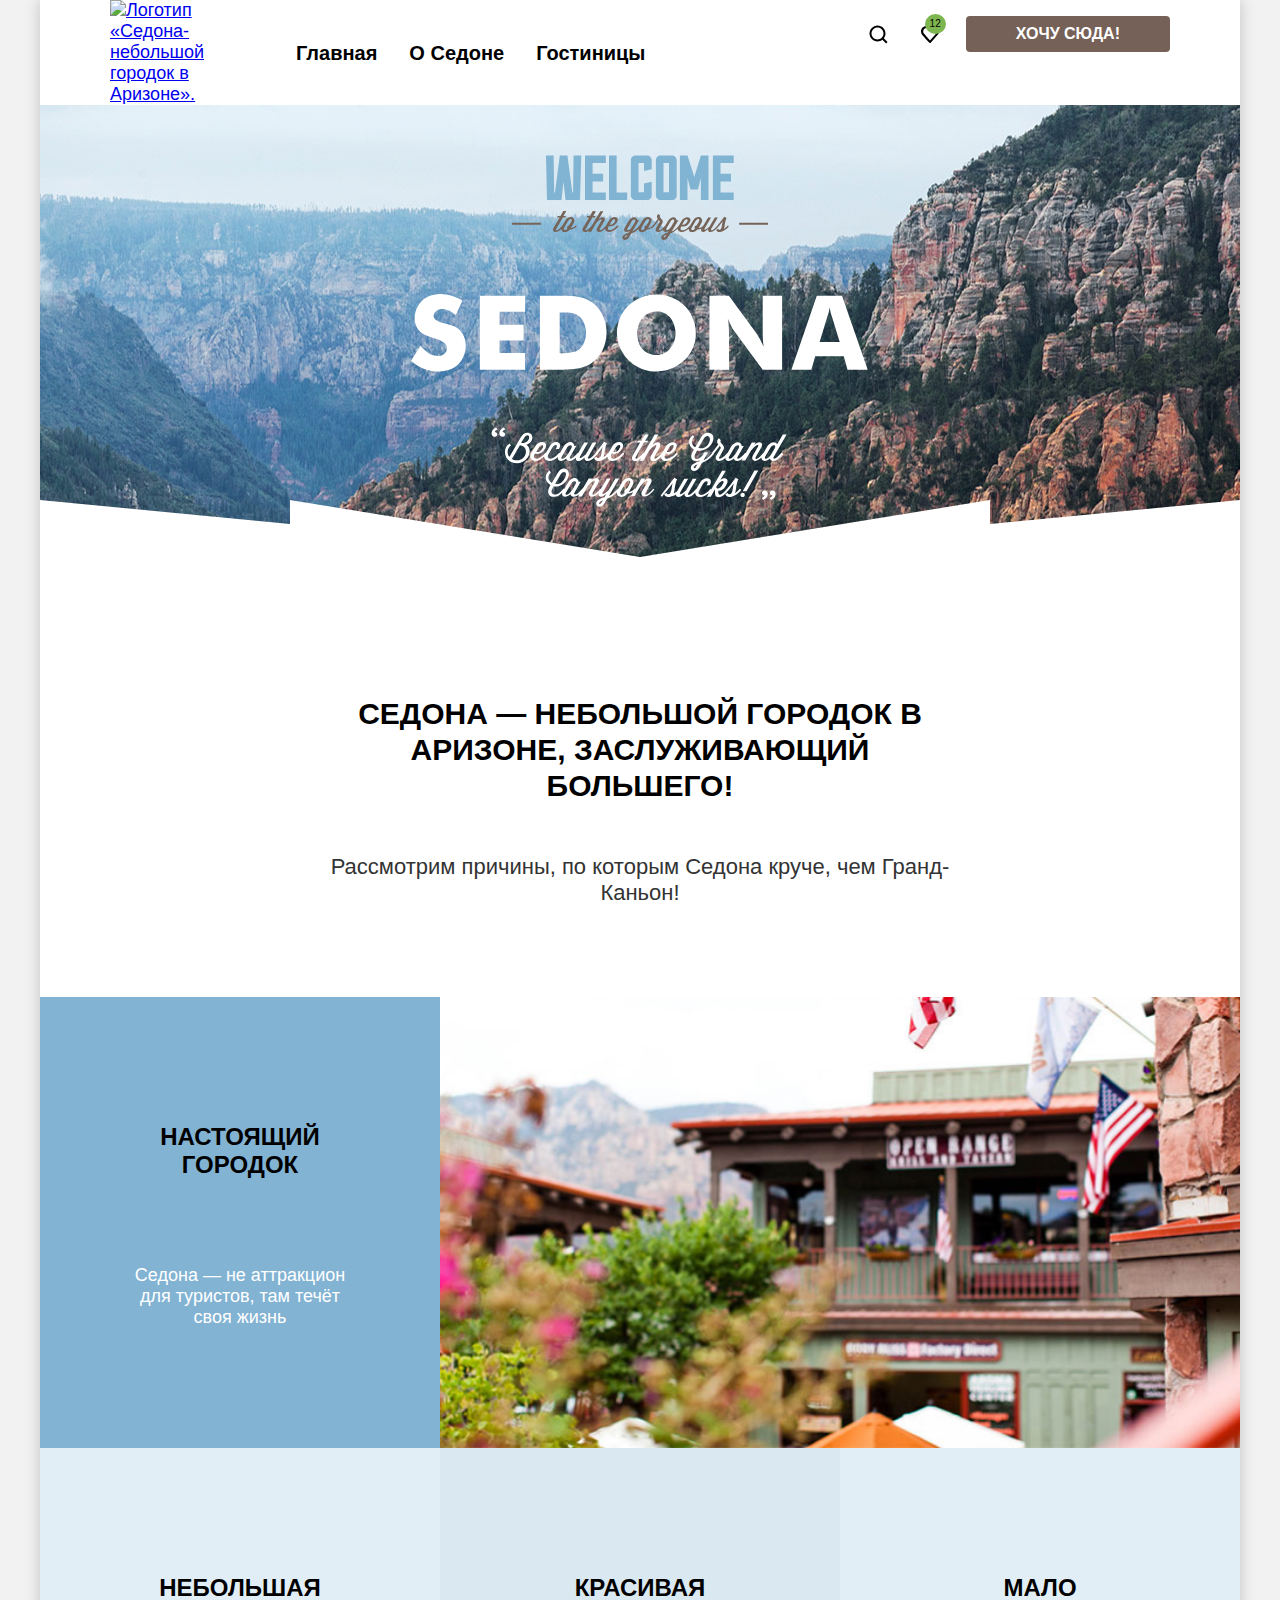
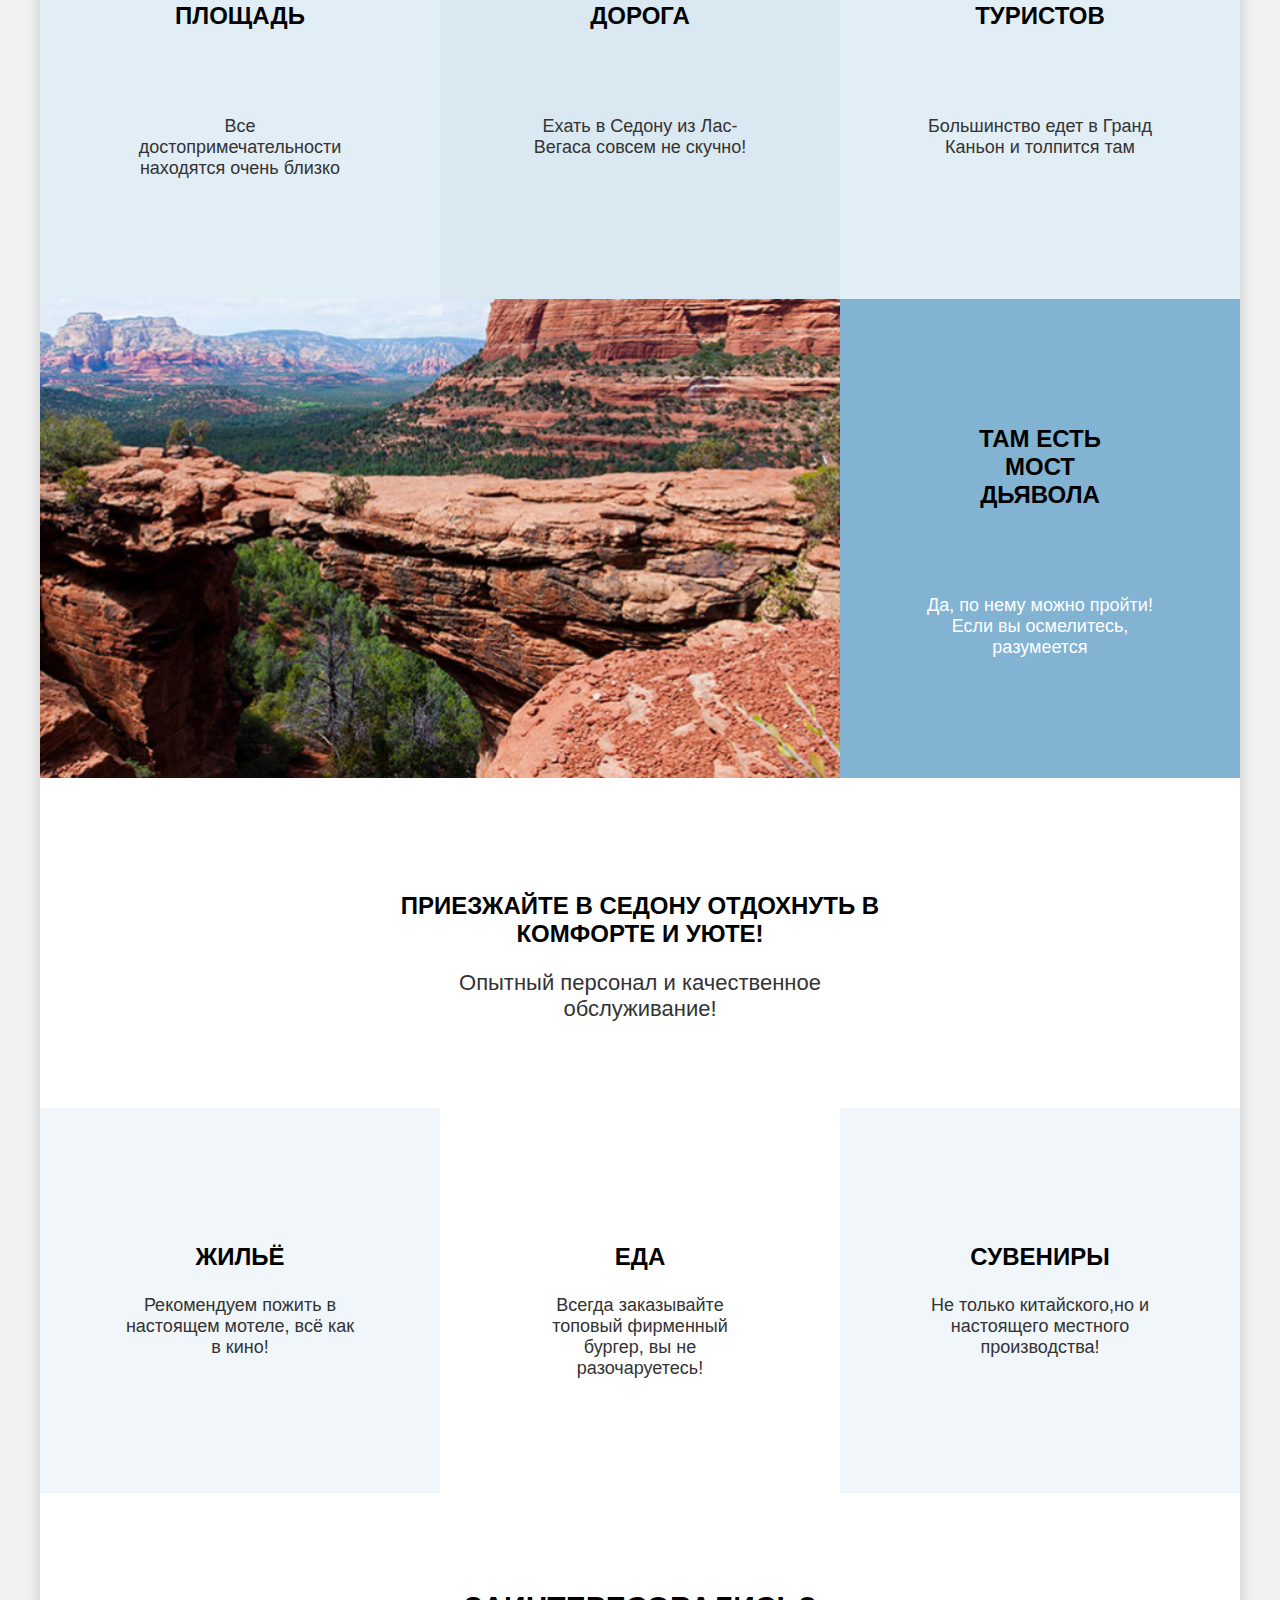
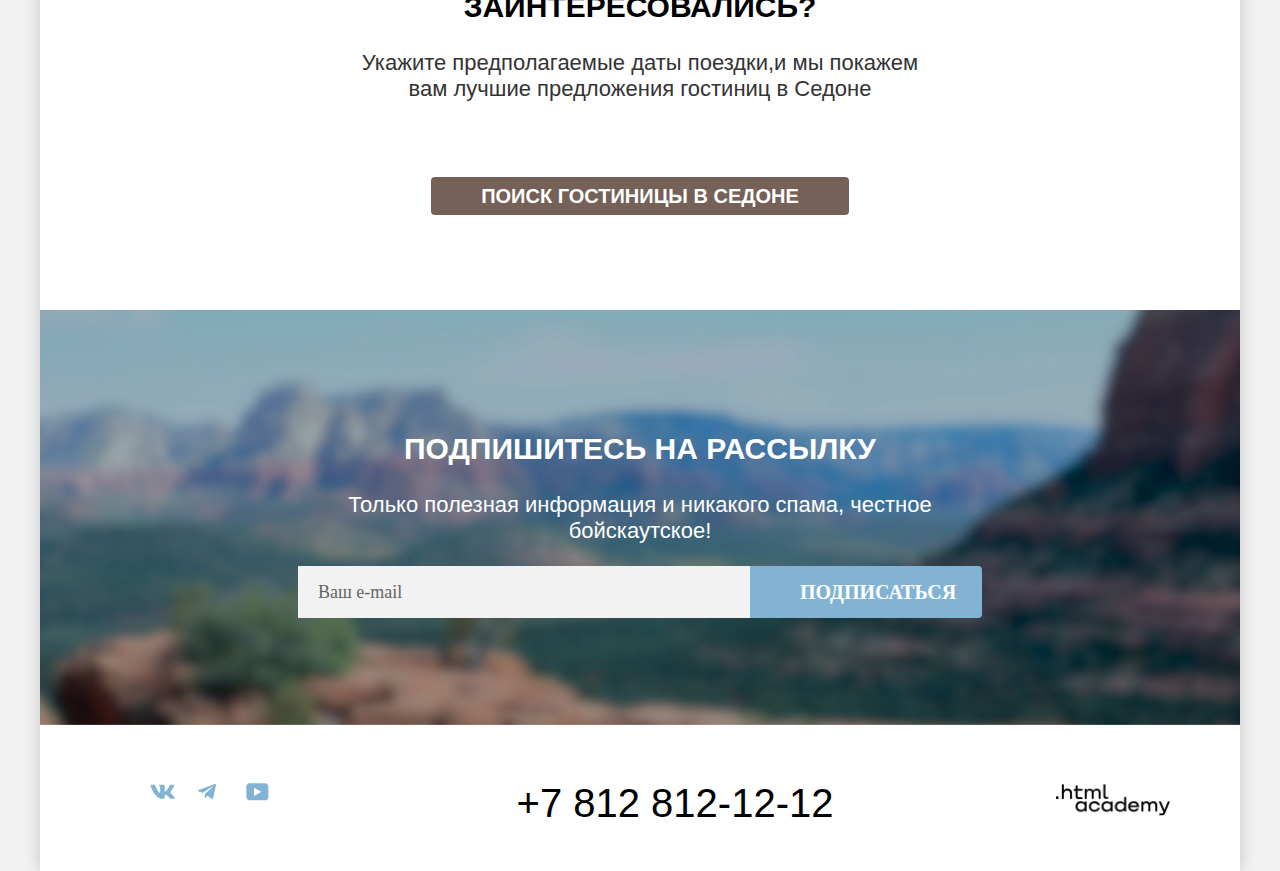
==== commit c15113c7: "Исправление ДЗ" ====
--- a/index.html
+++ b/index.html
@@ -12,7 +12,7 @@
       <header class="page-header">
         <div style="display: flex;">
           <a class="logo" href="index.html">
-            <img class="page-header-logo" src="images/logo.svg" width="140" height="70"
+            <img class="page-header-logo" src="images/logo!!.svg" width="140" height="70"
               alt="Логотип «Седона-небольшой городок в Аризоне».">
           </a>
           <nav class="navigation">
@@ -108,7 +108,7 @@
           <ul class="services-list">
             <li class="services-item">
               <div class="icon services-text">
-                <h3 class="services-title">Жилье</h3>
+                <h3 class="services-title">Жильё</h3>
                 <p class="services-description">Рекомендуем пожить в настоящем мотеле, всё как в кино!</p>
               </div>
             </li>
--- a/styles/styles.css
+++ b/styles/styles.css
@@ -1,6 +1,7 @@
-*{
-box-sizing:border-box;
-}
+* {
+    box-sizing: border-box;
+}
+
 @font-face {
     font-family: "PT Sans";
     font-style: normal;
@@ -68,6 +69,7 @@
 }
 
 .navigation-list {
+    align-items: center;
     display: flex;
     flex-wrap: wrap;
     width: 420px;
@@ -77,11 +79,17 @@
     color: inherit;
     text-decoration: none;
 }
+
 .navigation-favor {
     position: relative;
     background: url(../images/heart!.svg) no-repeat center;
 
 }
+
+.navigation-search {
+    background: url(../images/search!.svg) no-repeat center;
+}
+
 .navigation-favor::before {
     content: "12";
     position: absolute;
@@ -91,9 +99,10 @@
     background-color: #7DB54F;
     font-size: 10px;
     line-height: 10px;
-    color: #ffffff;
+    color: #030202;
     border-radius: 50%;
 }
+
 .navigation-link:not(.button) {
     display: block;
     padding: 20px 16px;
@@ -101,26 +110,34 @@
     font-size: 20px;
     line-height: 24px;
     text-decoration: none;
-    color: #030303; }
-
-.navigation-search {
-        background: url(../images/search!.svg) no-repeat center;
-    }
-    .navigation-user {
-        display: flex;
-        justify-content: end;
-        flex-wrap: wrap;
-        max-width: 300px;
-        margin-left: auto;
-        text-align: center;
-        text-decoration: none;
-        align-items: center;
-        padding-right: 70px;
-
-    }
-
-.navigation-user .navigation-link {
-    min-width: 12px;
+    color: #000000;
+}
+
+.navigation-user {
+    display: flex;
+    justify-content: end;
+    flex-wrap: wrap;
+    margin-left: auto;
+    text-align: center;
+    text-decoration: none;
+    align-items: center;
+    padding-right: 70px;
+
+}
+
+.navigaton-item {
+    margin: 14px 0 14px 20px;
+}
+
+.navigation-link.button {
+    border-radius: 4px;
+    padding: 8px 50px 8px 50px;
+    font-size: 16px;
+    line-height: 20px;
+    color: #FFFFFF;
+    background: #756157;
+    text-transform: uppercase;
+    min-width: 160px;
     min-height: 22px;
 }
 
@@ -132,9 +149,8 @@
     font-weight: 700;
     text-align: center;
     text-decoration: none;
-
-
-}
+}
+
 .wellcome {
     margin: 0 auto;
     width: 460px;
@@ -147,7 +163,7 @@
     background-repeat: no-repeat;
     background-position: bottom, left;
     margin-bottom: 69px;
-    padding: 50px ;
+    padding: 50px;
 }
 
 .advantages-title-about {
@@ -158,6 +174,7 @@
     text-transform: uppercase;
     margin-bottom: 25px;
     text-align: center;
+    color: #000000;
     padding-left: 290px;
     padding-right: 290px;
     padding-top: 70px;
@@ -165,100 +182,109 @@
 }
 
 
-.advantages-reasons{
-  text-align: center;
-  padding-left: 275px;
-  padding-bottom: 69px;
-  padding-right: 275px;
-}
-
-.advantages-tex{
-    background-color:rgba(131, 179, 211, 0.2);
-}
+.advantages-reasons {
+    text-align: center;
+    font-size: 22px;
+    line-height: 26px;
+    padding-left: 275px;
+    padding-bottom: 69px;
+    padding-right: 275px;
+}
+
+.advantages-tex {
+    background-color: rgba(131, 179, 211, 0.2);
+}
+
 .advantages-list {
-  display: flex;
-  flex-wrap: wrap;
-  padding: 0;
-  margin: 0;
-  background-color:rgba(131, 179, 211, 0.12);
-  list-style-type: none;
-
-}
+    display: flex;
+    flex-wrap: wrap;
+    padding: 0;
+    margin: 0;
+    background-color: rgba(131, 179, 211, 0.12);
+    list-style-type: none;
+
+}
+
 .advantages-item {
-  display: flex;
-  min-height: 385px;
-  width: 400px;
-  margin: 0 auto;
+    display: flex;
+    min-height: 385px;
+    width: 400px;
+    margin: 0 auto;
 }
 
 .advantages-image {
-  display:flex;
-  color: #FFFFFF;
-  background-color: #82B3D3;
-  width: 1200px;
-
-}
-.advantages-photo{
-  flex-shrink: 0;
-  min-height: 385px;
-  width: 800px;
+    display: flex;
+    color: #FFFFFF;
+    background-color: #82B3D3;
+    width: 1200px;
+
+}
+
+.advantages-photo {
+    flex-shrink: 0;
+    min-height: 385px;
+    width: 800px;
 }
 
 .photo {
 
-  object-fit: cover;
-  width: 100%;
-  height: 100%;
+    object-fit: cover;
+    width: 100%;
+    height: 100%;
 
 }
 
 .advantages-item:nth-child(even) {
-  display: flex;
-  background-color: rgba(131, 179, 211, 0.12);
-  min-height: 385px;
-  width: 400px;
+    display: flex;
+    background-color: rgba(131, 179, 211, 0.12);
+    min-height: 385px;
+    width: 400px;
 }
 
 .advantages-title {
-  font-size: 24px;
-  line-height: 28px;
-  font-weight: 700;
-  text-transform: uppercase;
-  text-align: center;
-  padding-top: 102px;
-  padding-left: 113px;
-  padding-right: 113px;
-
-}
-
-.advantages-description{
-  text-align: center;
-  padding-top: 62px;
-  padding-left: 85px;
-  padding-right: 85px;
-  padding-bottom: 102px;
-}
-.services-text{
+    font-size: 24px;
+    line-height: 28px;
+    font-weight: 700;
+    text-transform: uppercase;
+    color: #000000;
+    text-align: center;
+    padding-top: 102px;
+    padding-left: 113px;
+    padding-right: 113px;
+
+}
+
+.advantages-description {
+    text-align: center;
+    padding-top: 62px;
+    padding-left: 85px;
+    padding-right: 85px;
+    padding-bottom: 102px;
+}
+
+.services-text {
     text-align: center;
     min-height: 246px;
 }
 
-  .services {
-    text-align: center;
-    list-style-type: none;
-
-  }
-  .services-text{
-    text-align: center;
-  }
-  .services-about{
+.services {
+    text-align: center;
+    list-style-type: none;
+
+}
+
+.services-text {
+    text-align: center;
+}
+
+.services-about {
     padding-top: 64px;
     padding-right: 348px;
     padding-left: 348px;
     padding-bottom: 64px;
-  }
-
-  .services-title h2 {
+}
+
+.services-title h2 {
     text-align: center;
     color: #000000;
     font-size: 30px;
@@ -266,63 +292,64 @@
     font-weight: 700;
     text-transform: uppercase;
 
-  }
-
-  .services-description p {
-    text-align: center;
+}
+
+.services-about .services-description {
     font-size: 22px;
     line-height: 26px;
     font-weight: 400;
-    padding-left: 355px;
-    padding-right: 355px;
-    padding-bottom: 64px;
-  }
-  .services-title {
+}
+
+.services-title {
     color: #000000;
     font-size: 24px;
     line-height: 28px;
     font-weight: 700;
     text-transform: uppercase;
     padding-top: 30px;
-  }
-
-  .services-item:nth-child(2n+1) {
+}
+
+.services-item:nth-child(2n+1) {
     background-color: rgba(131, 179, 211, 0.12);
-  }
-
-  .services-item {
+}
+
+.services-item {
     width: 400px;
     height: 385px;
     padding-left: 85px;
     padding-right: 85px;
     padding-top: 81px;
     padding-bottom: 81px;
-  }
-  .services-list {
+}
+
+.services-list {
     display: flex;
     flex-wrap: wrap;
     padding: 0;
     margin: 0;
     width: 1200px;
     list-style-type: none;
-  }
+}
+
 .search {
     text-align: center;
     min-height: 406px;
     padding-top: 96px;
     padding-bottom: 96px;
 
-  }
-  .search-title {
+}
+
+.search-title {
+    color: #000000;
     font-size: 30px;
     line-height: 36px;
     font-weight: 700;
     margin-top: 0;
     text-transform: uppercase;
 
-  }
-
-  .search-title-date {
+}
+
+.search-title-date {
     font-size: 22px;
     line-height: 26px;
     font-weight: 400;
@@ -331,9 +358,9 @@
     padding-bottom: 54px;
 
 
-  }
-
-  .search-link {
+}
+
+.search-link {
     color: #FFFFFF;
     font-size: 20px;
     line-height: 36px;
@@ -344,93 +371,105 @@
     text-decoration: none;
     padding: 8px 50px;
     width: 376px;
-    min-height: 52px; }
-
-    .newsletter {
-        display: block;
-        flex-direction: row;
-        justify-content: center;
-        text-align: center;
-        background: url("../images/Subscribe.jpg");
-        background-color: rgb(73, 108, 129);
-        background-size: cover;
-        background-repeat: no-repeat;
-        min-height: 415px;
-        padding-left: 258px;
-        padding-top: 96px;
-        padding-right: 258px;
-        padding-bottom: 104px;
-      }
-      .newsletter-catalog{
-        display: block;
-        flex-direction: row;
-        justify-content: center;
-        text-align: center;
-        min-height: 415px;
-        padding-left: 258px;
-        padding-top: 96px;
-        padding-right: 258px;
-        padding-bottom: 104px;
-      }
-      .newsletter-title {
-        color: #FFFFFF;
-        font-size: 30px;
-        line-height: 36px;
-        font-weight: 700;
-        text-transform: uppercase;
-
-      }
-
-      .newsletter-information {
-        color: #FFFFFF;
-        font-size: 22px;
-        line-height: 26px;
-        font-weight: 400;
-      }
-
-
-      .newsletter-form {
-        border-radius: 4px 0 0 4px;
-      }
-
-      .newsletter-button {
-        background: #82B3D3;
-        border-radius: 0 4px 4px 0;
-        color: #FFFFFF;
-      }
-
-      .newsletter-catalog {
-        text-align: center;
-      }
-
-      .email{
-        display: flex;
-        text-align: center;
-        width: 685px;
-        min-height: 52px;
-        margin: 0 auto;
-      }
-
-      .field{
-        padding: 12px 20px;
-        width: 452px;
-        min-height: 52px;
-        background: #F2F2F2;
-        border: none;
-      }
-
-      .newsletter-button {
-        display: block;
-        width: 232px;
-        min-height: 52px;
-        margin-left: 0;
-        text-transform: uppercase;
-        font-size: 20px;
-        line-height: 36px;
-        font-weight: 700;
-        padding: 8px 50px;
-        border-style: none;
-      }
+    min-height: 52px;
+}
+
+.newsletter {
+    display: block;
+    flex-direction: row;
+    justify-content: center;
+    text-align: center;
+    background: url("../images/Subscribe.jpg");
+    background-color: rgb(73, 108, 129);
+    background-size: cover;
+    background-repeat: no-repeat;
+    min-height: 415px;
+    padding-left: 258px;
+    padding-top: 96px;
+    padding-right: 258px;
+    padding-bottom: 104px;
+}
+
+.newsletter-catalog {
+    display: block;
+    flex-direction: row;
+    justify-content: center;
+    text-align: center;
+    min-height: 415px;
+    padding-left: 258px;
+    padding-top: 96px;
+    padding-right: 258px;
+    padding-bottom: 104px;
+}
+
+.newsletter-title {
+    color: #FFFFFF;
+    font-size: 30px;
+    line-height: 36px;
+    font-weight: 700;
+    text-transform: uppercase;
+
+}
+
+.newsletter-information {
+    color: #FFFFFF;
+    font-size: 22px;
+    line-height: 26px;
+    font-weight: 400;
+}
+
+
+.newsletter-form {
+    border-radius: 4px 0 0 4px;
+}
+
+.newsletter-button {
+    background: #82B3D3;
+    border-radius: 0 4px 4px 0;
+    color: #FFFFFF;
+}
+
+.newsletter-catalog {
+    text-align: center;
+}
+
+.email {
+    display: flex;
+    text-align: center;
+    width: 685px;
+    min-height: 52px;
+    margin: 0 auto;
+}
+
+.field {
+    font-family: 'PT Sans';
+    font-size: 18px;
+    line-height: 24px;
+    padding: 12px 20px;
+    width: 452px;
+    min-height: 52px;
+    background: #F2F2F2;
+    border: none;
+}
+
+.field::placeholder {
+    color: #000000;
+    opacity: 0.6;
+}
+
+.newsletter-button {
+    font-family: 'PT Sans';
+    display: block;
+    width: 232px;
+    min-height: 52px;
+    margin-left: 0;
+    text-transform: uppercase;
+    font-size: 20px;
+    line-height: 36px;
+    font-weight: 700;
+    padding: 8px 50px;
+    border-style: none;
+}
 
 
 
@@ -442,11 +481,11 @@
 }
 
 .footer-contacts-phone {
+    color: #000000;
     font-size: 40px;
     line-height: 40px;
     font-weight: 400;
     text-decoration: none;
-    color: inherit;
 }
 
 .social-list {
@@ -458,115 +497,133 @@
     width: 48px;
     height: 40px;
 }
+
 /*
 catolog.html
 */
 
 .inner-header {
-  color: #FFFFFF;
-  background: url("../images/Filers-bak.jpg");
-  background-color: rgb(75, 95, 116);
-  background-size: 100% auto;
-  background-repeat: no-repeat;
-  padding-left: 70px;
-  padding-right: 70px;
-  min-height: 412px;
-}
-.elements{
-  display: flex;
+    color: #FFFFFF;
+    background: url("../images/Filers-bak.jpg");
+    background-color: rgb(75, 95, 116);
+    background-size: 100% auto;
+    background-repeat: no-repeat;
+    padding-left: 70px;
+    padding-right: 70px;
+    min-height: 412px;
+}
+
+.elements {
+    display: flex;
 }
 
 .inner-header-title {
-  font-size: 60px;
-  line-height: 78px;
-  font-weight: 700;
-  margin-top: 0;
-  margin-bottom: 35px;
-}
-
-.breadcrumbs{
-  display: flex;
-  margin: 0;
-  padding: 0;
-  list-style-type: none;
+    font-size: 60px;
+    line-height: 78px;
+    font-weight: 700;
+    margin-top: 0;
+    margin-bottom: 35px;
+}
+
+.breadcrumbs {
+    display: flex;
+    margin: 0;
+    padding: 0;
+    list-style-type: none;
 
 }
 
 .breadcrumbs-link {
-  font-size: 16px;
-  font-weight: 400;
-
-}
-.catalog-filter{
-  display: flex;
-}
-.catalog-filter-group{
-  display: flex;
-  border: none;
+    font-size: 16px;
+    font-weight: 400;
+
+}
+
+.catalog-filter {
+    display: flex;
+}
+
+.catalog-filter-group {
+    display: flex;
+    border: none;
 }
 
 .catalog-filter-title {
-  font-size: 20px;
-  line-height: 24px;
-  font-weight: 700;
-
-}
-.catalog-filter-list{
-  list-style-type: none;
-}
+    font-size: 20px;
+    line-height: 24px;
+    font-weight: 700;
+
+}
+
+.catalog-filter-list {
+    list-style-type: none;
+}
+
 .catalog-filter-item {
-  line-height: 23px;
-  font-weight: 400;
-}
-.button-group{
-  display:inline-block;
-  flex-wrap: wrap;
-  padding: 70px;
-}
+    line-height: 23px;
+    font-weight: 400;
+}
+
+.button-group {
+    display: inline-block;
+    flex-wrap: wrap;
+    padding: 70px;
+}
+
 .button-use {
-  color: #FFFFFF;
-  font-size: 16px;
-  line-height: 20px;
-  font-weight: 700;
-  text-transform: uppercase;
-  background: #82B3D3;
-  border-radius: 4px;
-  border: none;
-  width: 191px;
-  height: 36px;
+    font-family: 'PT Sans';
+    color: #FFFFFF;
+    font-size: 16px;
+    line-height: 20px;
+    font-weight: 700;
+    text-transform: uppercase;
+    background: #82B3D3;
+    border-radius: 4px;
+    border: none;
+    width: 191px;
+    height: 36px;
 }
 
 .button-reset {
-  color: #FFFFFF;
-  font-size: 16px;
-  line-height: 20px;
-  font-weight: 700;
-  text-transform: uppercase;
-  background-color: rgb(107, 134, 157);
-  border: none;
-  width: 191px;
-  height: 36px;
-
-}
-.sorting-container{
-  display: flex;
-  justify-content: space-between;
-}
-
-.select-control{
-  padding-left: 20px;
-  padding-top: 14px;
-  padding-bottom: 14px;
-  padding-right: 131px;
-  margin-top: 50px;
-}
+    font-family: 'PT Sans';
+    background: transparent;
+    color: #FFFFFF;
+    font-size: 16px;
+    line-height: 20px;
+    font-weight: 700;
+    text-transform: uppercase;
+    background-color: rgb(107, 134, 157);
+    border: none;
+    width: 191px;
+    height: 36px;
+
+}
+
+.sorting-container {
+    display: flex;
+    justify-content: space-between;
+}
+
+.select-control {
+    font-family: 'PT Sans';
+    font-size: 18px;
+    line-height: 21px;
+    color: #333333;
+    padding-left: 20px;
+    padding-top: 14px;
+    padding-bottom: 14px;
+    padding-right: 131px;
+    margin-top: 50px;
+}
+
 .select-hotel {
-  font-size: 30px;
-  line-height: 36px;
-  font-weight: 700;
-  text-transform: uppercase;
-  margin-left: 70px;
-  margin-top: 50px;
+    color: #000000;
+    font-size: 30px;
+    line-height: 36px;
+    font-weight: 700;
+    text-transform: uppercase;
+    margin-left: 70px;
+    margin-top: 50px;
 }
 
 .hotel-list {
@@ -580,119 +637,138 @@
     list-style-type: none;
 }
 
-.hotel-cards{
-  width: 340px;
-  list-style-type: none;
-  border: 1px solid #E6E6E6;
-  margin-left: 70px;
-  margin-top: 40px;
-  margin-right: 20px;
-  margin-bottom: 20px;
+.hotel-card {
+    text-transform: capitalize;
+}
+
+.hotel-cards {
+    width: 340px;
+    list-style-type: none;
+    border: 1px solid #E6E6E6;
+    margin-left: 70px;
+    margin-top: 40px;
+    margin-right: 20px;
+    margin-bottom: 20px;
 }
 
 .hotel-card-title {
-  font-size: 24px;
-  line-height: 28px;
-  font-weight: 700;
+    color: #000000;
+    font-size: 24px;
+    line-height: 28px;
+    font-weight: 700;
 
 }
 
 .button-detail {
-  display: block;
-  color: inherit;
-  font-size: 16px;
-  line-height: 20px;
-  font-weight: 700;
-  text-transform: uppercase;
-  background: #756157;
-  border-radius: 4px;
-  text-decoration: none;
-  width: 140px;
-  min-height: 36px;
-  text-align: center;
-  padding: 8px 26px;
+    color: #FFFFFF;
+    display: block;
+    font-size: 16px;
+    line-height: 20px;
+    font-weight: 700;
+    text-transform: uppercase;
+    background: #756157;
+    border-radius: 4px;
+    text-decoration: none;
+    width: 140px;
+    min-height: 36px;
+    text-align: center;
+    padding: 8px 26px;
 }
 
 .button-select {
-  display: block;
-  color: inherit;
-  font-size: 16px;
-  line-height: 20px;
-  font-weight: 700;
-  text-transform: uppercase;
-  background: #82B3D3;
-  border-radius: 4px;
-  text-decoration: none;
-  width: 140px;
-  min-height: 36px;
-  text-align: center;
-  padding: 8px 20px;
+    display: block;
+    font-size: 16px;
+    line-height: 20px;
+    font-weight: 700;
+    text-transform: uppercase;
+    background: #82B3D3;
+    border-radius: 4px;
+    text-decoration: none;
+    width: 140px;
+    min-height: 36px;
+    text-align: center;
+    padding: 8px 20px;
+    color: #FFFFFF;
 }
 
 .button-green {
-  display: block;
-  color: inherit;
-  font-size: 16px;
-  line-height: 20px;
-  font-weight: 700;
-  text-transform: uppercase;
-  background: #7DB54F;
-  border-radius: 4px;
-  text-decoration: none;
-  width: 140px;
-  min-height: 36px;
-  text-align: center;
-  padding: 8px 20px;
+    display: block;
+    color: inherit;
+    font-size: 16px;
+    line-height: 20px;
+    font-weight: 700;
+    text-transform: uppercase;
+    background: #7DB54F;
+    border-radius: 4px;
+    text-decoration: none;
+    width: 140px;
+    min-height: 36px;
+    text-align: center;
+    padding: 8px 20px;
 }
 
 .rating {
-  font-size: 16px;
-  line-height: 20px;
-  font-weight: 400;
-  text-transform: uppercase;
-  background: #F2F2F2;
-  border-radius: 4px;
-  width: 140px;
-  min-height: 36px;
-  text-align: center;
-  padding: 9px 22px;
-
-}
-.pagination{
-  display: flex;
-  padding: 0 70px;
-  list-style: none;
-}
+    font-size: 16px;
+    line-height: 20px;
+    font-weight: 400;
+    text-transform: uppercase;
+    background: #F2F2F2;
+    border-radius: 4px;
+    width: 140px;
+    min-height: 36px;
+    text-align: center;
+    padding: 9px 22px;
+
+}
+
+.pagination {
+    display: flex;
+    padding: 0 70px;
+    list-style: none;
+}
+
 .pagination-item {
-  margin-right: 8px;
+    margin-right: 8px;
+}
+
+.pagination-link {
+    display: block;
+    text-decoration: none;
+    color: #FFFFFF;
+    min-height: 60px;
+    min-width: 60px;
+    background-color: #82B3D3;
+    border-radius: 4px;
+    font-weight: 700;
+    font-size: 20px;
+    line-height: 36px;
+    text-align: center;
+    padding: 12px 23px;
 }
 
 .pagination-current {
-  color: #000000;
-  background-color: #F2F2F2;
-}
-
-.pagination-link {
-  display: block;
-  text-decoration: none;
-  color: #FFFFFF;
-  min-height: 60px;
-  min-width: 60px;
-  background-color: #82B3D3;
-  border-radius: 4px;
-  font-weight: 700;
-  font-size: 20px;
-  line-height: 36px;
-  text-align: center;
-  padding: 12px 23px ;
+    color: #000000;
+    background-color: #F2F2F2;
+}
+
+.page-footer-title-catalog {
+    font-size: 30px;
+    line-height: 36px;
+    color: #000000;
+    text-transform: uppercase;
+}
+
+.page-footer-title {
+    font-size: 22px;
+    line-height: 26px;
 }
 
 .pagination-link-hidden {
-  color: #000000;
-  background-color: #ffffff;
-  font-weight: 400;
-  font-size: 22px;
-  line-height: 26px;
-  padding: 17px 22px;
-
-}
+    color: #000000;
+    background-color: #ffffff;
+    font-weight: 400;
+    font-size: 22px;
+    line-height: 26px;
+    padding: 17px 22px;
+
+}
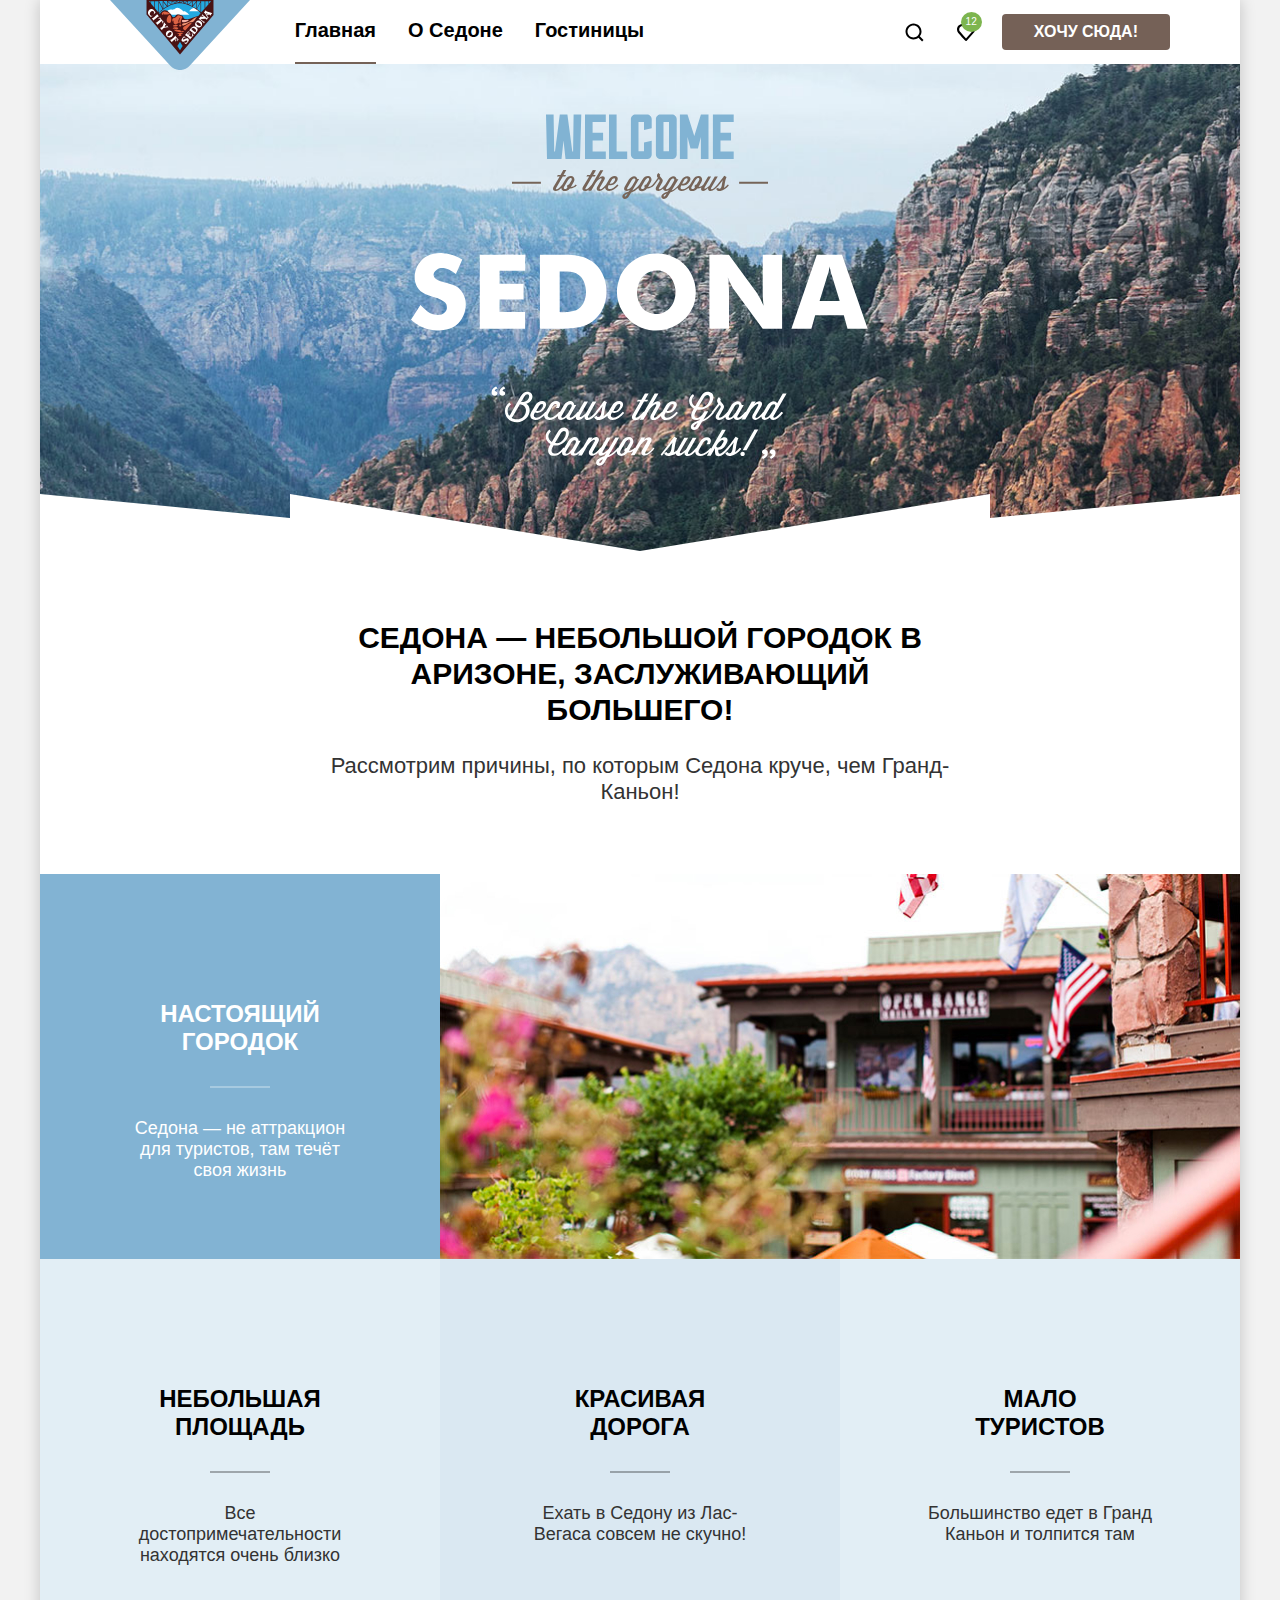
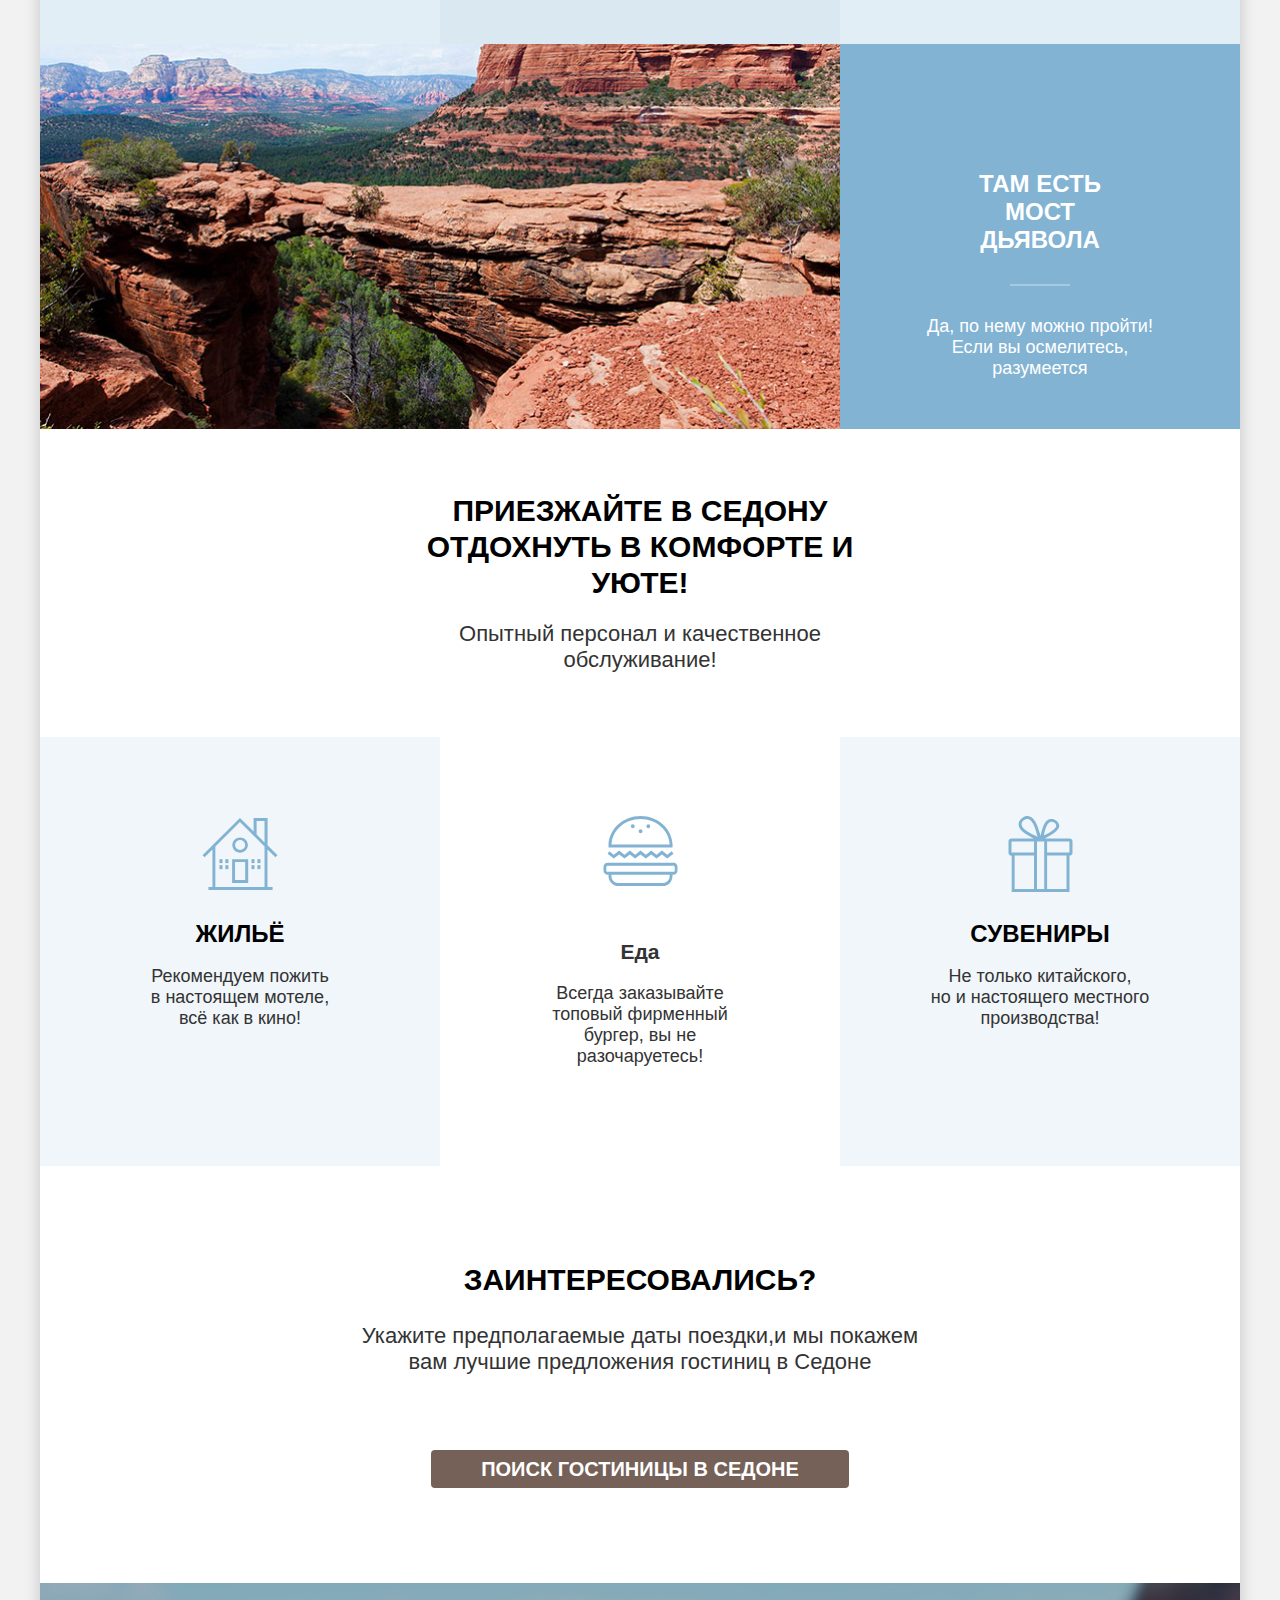
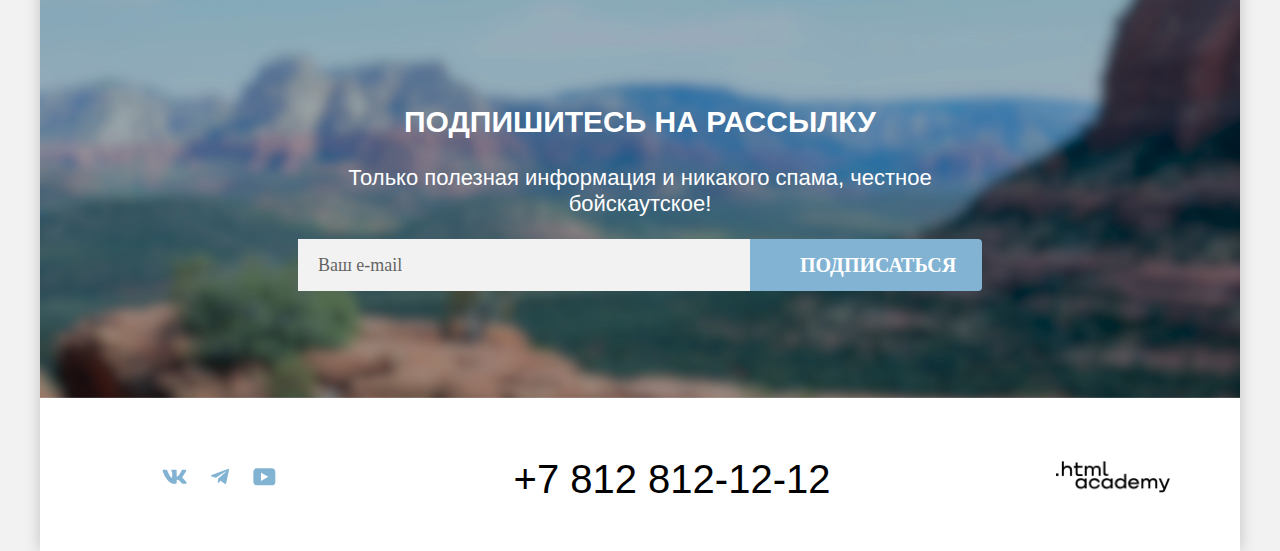
==== commit 15e1f61f: "Сетки страниц на флексах" ====
--- a/index.html
+++ b/index.html
@@ -10,12 +10,11 @@
   <body>
     <div class="container">
       <header class="page-header">
-        <div style="display: flex;">
+        <nav class="navigation">
           <a class="logo" href="index.html">
             <img class="page-header-logo" src="images/logo!!.svg" width="140" height="70"
               alt="Логотип «Седона-небольшой городок в Аризоне».">
           </a>
-          <nav class="navigation">
             <ul class="navigation-list">
               <li class="navigation-item">
                 <a class="navigation-link navigation-link-current" href="index.html">Главная</a>
@@ -27,10 +26,7 @@
                 <a class="navigation-link" href="catalog.html">Гостиницы</a>
               </li>
             </ul>
-          </nav>
-        </div>
-        <nav>
-          <ul class="navigation-list navigation-user">
+            <ul class="navigation-list navigation-user">
             <li class="navigaton-item">
               <a class="navigation-link navigation-search" href="#">
                 <span class="visually-hidden">Поиск.</span>
@@ -61,7 +57,7 @@
           <ul class="advantages-list">
             <li class="advantages-item advantages-image">
               <div class="advantages-text">
-                <h3 class="advantages-title">Настоящий городок</h3>
+                <h3 class="advantages-title advantages-title-image">Настоящий городок</h3>
                 <p class="advantages-description">Седона — не аттракцион для туристов, там течёт своя жизнь</p>
               </div>
               <div class="advantages-photo">
@@ -93,7 +89,7 @@
                 <img class="photo" src="images/photo-2.jpg" width="800" height="384" alt="Коньон">
               </div>
               <div class="advantages-text">
-                <h3 class="advantages-title">Там есть мост дьявола</h3>
+                <h3 class="advantages-title advantages-title-image">Там есть мост дьявола</h3>
                 <p class="advantages-description">Да, по нему можно пройти! Если вы осмелитесь, разумеется</p>
               </div>
             </li>
@@ -103,27 +99,21 @@
         <section class="services">
           <div class="services-about">
             <h2 class="services-title">Приезжайте в Седону отдохнуть в комфорте и уюте!</h2>
-            <p class="services-description">Опытный персонал и качественное обслуживание!</p>
+            <p class="services-description-text">Опытный персонал и качественное обслуживание!</p>
           </div>
           <ul class="services-list">
-            <li class="services-item">
-              <div class="icon services-text">
+            <li class="services-item services-title-home" >
                 <h3 class="services-title">Жильё</h3>
-                <p class="services-description">Рекомендуем пожить в настоящем мотеле, всё как в кино!</p>
-              </div>
+                <p class="services-description">Рекомендуем пожить<br> в настоящем мотеле,<br> всё как в кино!</p>
             </li>
-            <li class="services-item">
-              <div class="icon services-text">
-                <h3 class="services-title">Еда</h3>
-                <p class="services-description">Всегда заказывайте топовый фирменный бургер, вы не разочаруетесь!
-                </p>
-              </div>
-            </li>
-            <li class="services-item">
-              <div class="icon services-text">
+            <li class="services-item title services-title-foot">
+
+                <h3 class="services-">Еда</h3>
+                <p class="services-description">Всегда заказывайте<br> топовый фирменный бургер, вы не разочаруетесь!
+                </p>            </li>
+            <li class="services-item services-title-souvenirs">
                 <h3 class="services-title">Сувениры</h3>
-                <p class="services-description">Не только китайского,но и настоящего местного производства!</p>
-              </div>
+                <p class="services-description">Не только китайского, <br>но и настоящего местного производства!</p>
             </li>
           </ul>
         </section>
--- a/styles/styles.css
+++ b/styles/styles.css
@@ -29,6 +29,7 @@
 
 .container {
     display: flex;
+    text-align: center;
     flex-direction: column;
     background-color: #FFFFFF;
     margin: 0 auto;
@@ -51,33 +52,37 @@
 }
 
 .page-header {
-    display: flex;
-    justify-content: space-between;
+  width: 1200px;
+  margin: auto;
+  background-color: #ffffff;
 }
 
 .logo {
-    width: 140px;
-    margin-left: 70px;
-    margin-right: 30px;
+  position: relative;
+  width: 140px;
+  margin-right: 30px;
+}
+.logo img {
+  position: absolute;
+  left: 0;
+  z-index: 1;
 }
 
 .navigation {
-    display: flex;
-    margin: 0 auto;
-
-
+  height: 64px;
+  display: flex;
+  width: 1060px;
+  margin: auto;
 }
 
 .navigation-list {
-    align-items: center;
-    display: flex;
-    flex-wrap: wrap;
-    width: 420px;
-    margin: 0;
-    padding: 0;
-    list-style-type: none;
-    color: inherit;
-    text-decoration: none;
+  display: flex;
+  flex-wrap: wrap;
+  width: 450px;
+  margin: 0;
+  margin-top: -10px;
+  padding: 8px 0;
+  list-style-type: none;
 }
 
 .navigation-favor {
@@ -99,7 +104,7 @@
     background-color: #7DB54F;
     font-size: 10px;
     line-height: 10px;
-    color: #030202;
+    color: #FFFFFF;
     border-radius: 50%;
 }
 
@@ -114,24 +119,29 @@
 }
 
 .navigation-user {
-    display: flex;
-    justify-content: end;
-    flex-wrap: wrap;
-    margin-left: auto;
-    text-align: center;
-    text-decoration: none;
-    align-items: center;
-    padding-right: 70px;
-
+  display: flex;
+  flex-wrap: wrap;
+  justify-content: flex-end;
+  align-items: center;
+  min-width: 270px;
+  margin-left: auto;
 }
 
 .navigaton-item {
     margin: 14px 0 14px 20px;
 }
 
+.navigation-user .navigation-link {
+  min-width: 12px;
+  min-height: 22px;
+  font-size: 16px;
+  line-height: 20px;
+  color: #FFFFFF;
+}
+
 .navigation-link.button {
     border-radius: 4px;
-    padding: 8px 50px 8px 50px;
+    padding: 8px 32px;
     font-size: 16px;
     line-height: 20px;
     color: #FFFFFF;
@@ -140,6 +150,7 @@
     min-width: 160px;
     min-height: 22px;
 }
+
 
 .navigation-link {
     display: block;
@@ -150,39 +161,58 @@
     text-align: center;
     text-decoration: none;
 }
-
+.navigation-link-current::before {
+  content: "";
+  position: absolute;
+  width: calc(100% - 32px);
+  bottom: -2px;
+  border-bottom: 2px solid #756257;
+  z-index: 1;
+
+}
+.navigation-link-current{
+  position: relative;
+}
 .wellcome {
     margin: 0 auto;
     width: 460px;
 }
 
 .gorgeous {
-    display: flex;
-    background-color: #81b3d2;
-    background: url("../images/divider.png"), url("../images/index-background.jpg");
-    background-repeat: no-repeat;
-    background-position: bottom, left;
-    margin-bottom: 69px;
-    padding: 50px;
-}
-
+
+    position: relative;
+    padding: 50px 0 80px;
+    background:url("../images/index-background.jpg");
+    background-size: cover;
+
+}
+.gorgeous::before {
+  position: absolute;
+  width: 1200px;
+  height: 57px;
+  content: "";
+  bottom: 0;
+  left: 0;
+  background-image: url(../images/divider.svg)
+}
 .advantages-title-about {
     background: #FFFFFF;
     font-size: 30px;
     line-height: 36px;
     font-weight: 700;
     text-transform: uppercase;
-    margin-bottom: 25px;
+    margin: 0;
     text-align: center;
     color: #000000;
     padding-left: 290px;
     padding-right: 290px;
-    padding-top: 70px;
+    padding-top: 69px;
     padding-bottom: 25px;
 }
 
 
 .advantages-reasons {
+    margin: 0;
     text-align: center;
     font-size: 22px;
     line-height: 26px;
@@ -207,7 +237,7 @@
 
 .advantages-item {
     display: flex;
-    min-height: 385px;
+    max-height: 385px;
     width: 400px;
     margin: 0 auto;
 }
@@ -227,7 +257,6 @@
 }
 
 .photo {
-
     object-fit: cover;
     width: 100%;
     height: 100%;
@@ -242,25 +271,38 @@
 }
 
 .advantages-title {
-    font-size: 24px;
-    line-height: 28px;
-    font-weight: 700;
-    text-transform: uppercase;
-    color: #000000;
-    text-align: center;
-    padding-top: 102px;
-    padding-left: 113px;
-    padding-right: 113px;
-
-}
-
+  font-size: 24px;
+  line-height: 28px;
+  font-weight: 700;
+  text-transform: uppercase;
+  text-align: center;
+  padding-top: 102px;
+  padding-left: 113px;
+  padding-right: 113px;
+}
+
+.advantages-item:nth-child(n +2):nth-child(-n+ 4) .advantages-title
+{
+  color: #000000
+}
+.advantages-title::after{
+  display: block;
+margin: 0 auto;
+margin-top: 30px;
+margin-bottom: 30px;
+content: "";
+width: 60px;
+height: 2px;
+background-color: rgba(0, 0, 0, 0.3);}
+
+.advantages-title-image::after{
+  background-color: rgba(255, 255, 255, 0.3)
+}
 .advantages-description {
     text-align: center;
-    padding-top: 62px;
     padding-left: 85px;
     padding-right: 85px;
-    padding-bottom: 102px;
-}
+  }
 
 .services-text {
     text-align: center;
@@ -284,7 +326,7 @@
     padding-bottom: 64px;
 }
 
-.services-title h2 {
+.services-about .services-title{
     text-align: center;
     color: #000000;
     font-size: 30px;
@@ -294,34 +336,39 @@
 
 }
 
-.services-about .services-description {
+.services-about .services-description-text {
     font-size: 22px;
     line-height: 26px;
     font-weight: 400;
 }
-
+.services-description-text{
+  margin: 0;
+  padding-top: 20px;
+}
 .services-title {
     color: #000000;
     font-size: 24px;
     line-height: 28px;
     font-weight: 700;
     text-transform: uppercase;
-    padding-top: 30px;
-}
-
-.services-item:nth-child(2n+1) {
-    background-color: rgba(131, 179, 211, 0.12);
+    margin: 0;
 }
 
 .services-item {
-    width: 400px;
-    height: 385px;
-    padding-left: 85px;
-    padding-right: 85px;
-    padding-top: 81px;
-    padding-bottom: 81px;
-}
-
+  box-sizing:content-box;
+  width: 230px;
+  padding: 183px 85px 81px;
+}
+
+.services-title-home{
+  background: rgba(131, 179, 211, 0.12) url(../images/home.svg) no-repeat center 81px;
+}
+.services-title-foot{
+  background: rgb(255, 255, 255) url(../images/food1.svg) no-repeat center 79px
+}
+.services-title-souvenirs{
+  background: rgba(131, 179, 211, 0.12) url(../images/present.svg) no-repeat center 79px
+}
 .services-list {
     display: flex;
     flex-wrap: wrap;
@@ -494,8 +541,9 @@
 }
 
 .social-item {
-    width: 48px;
-    height: 40px;
+    display: block;
+    padding: 12px;
+    min-width: 23px;
 }
 
 /*
@@ -542,6 +590,15 @@
 .catalog-filter {
     display: flex;
 }
+.catalog-filter > input {
+  font-family: 'PT Sans';
+  font-weight: 700;
+  font-size: 18px;
+  line-height:24px;
+}
+.catalog-filter > input::placeholder{
+color: #000;
+}
 
 .catalog-filter-group {
     display: flex;
@@ -592,7 +649,6 @@
     line-height: 20px;
     font-weight: 700;
     text-transform: uppercase;
-    background-color: rgb(107, 134, 157);
     border: none;
     width: 191px;
     height: 36px;
@@ -604,7 +660,7 @@
     justify-content: space-between;
 }
 
-.select-control {
+  .select-control {
     font-family: 'PT Sans';
     font-size: 18px;
     line-height: 21px;
@@ -642,6 +698,7 @@
 }
 
 .hotel-cards {
+    padding: 20px;
     width: 340px;
     list-style-type: none;
     border: 1px solid #E6E6E6;
@@ -658,9 +715,12 @@
     font-weight: 700;
 
 }
+.hotel-card-link{
+  text-decoration: none;
+}
 
 .button-detail {
-    color: #FFFFFF;
+    color: #ffffff;
     display: block;
     font-size: 16px;
     line-height: 20px;
@@ -693,7 +753,7 @@
 
 .button-green {
     display: block;
-    color: inherit;
+    color: #FFFFFF;
     font-size: 16px;
     line-height: 20px;
     font-weight: 700;
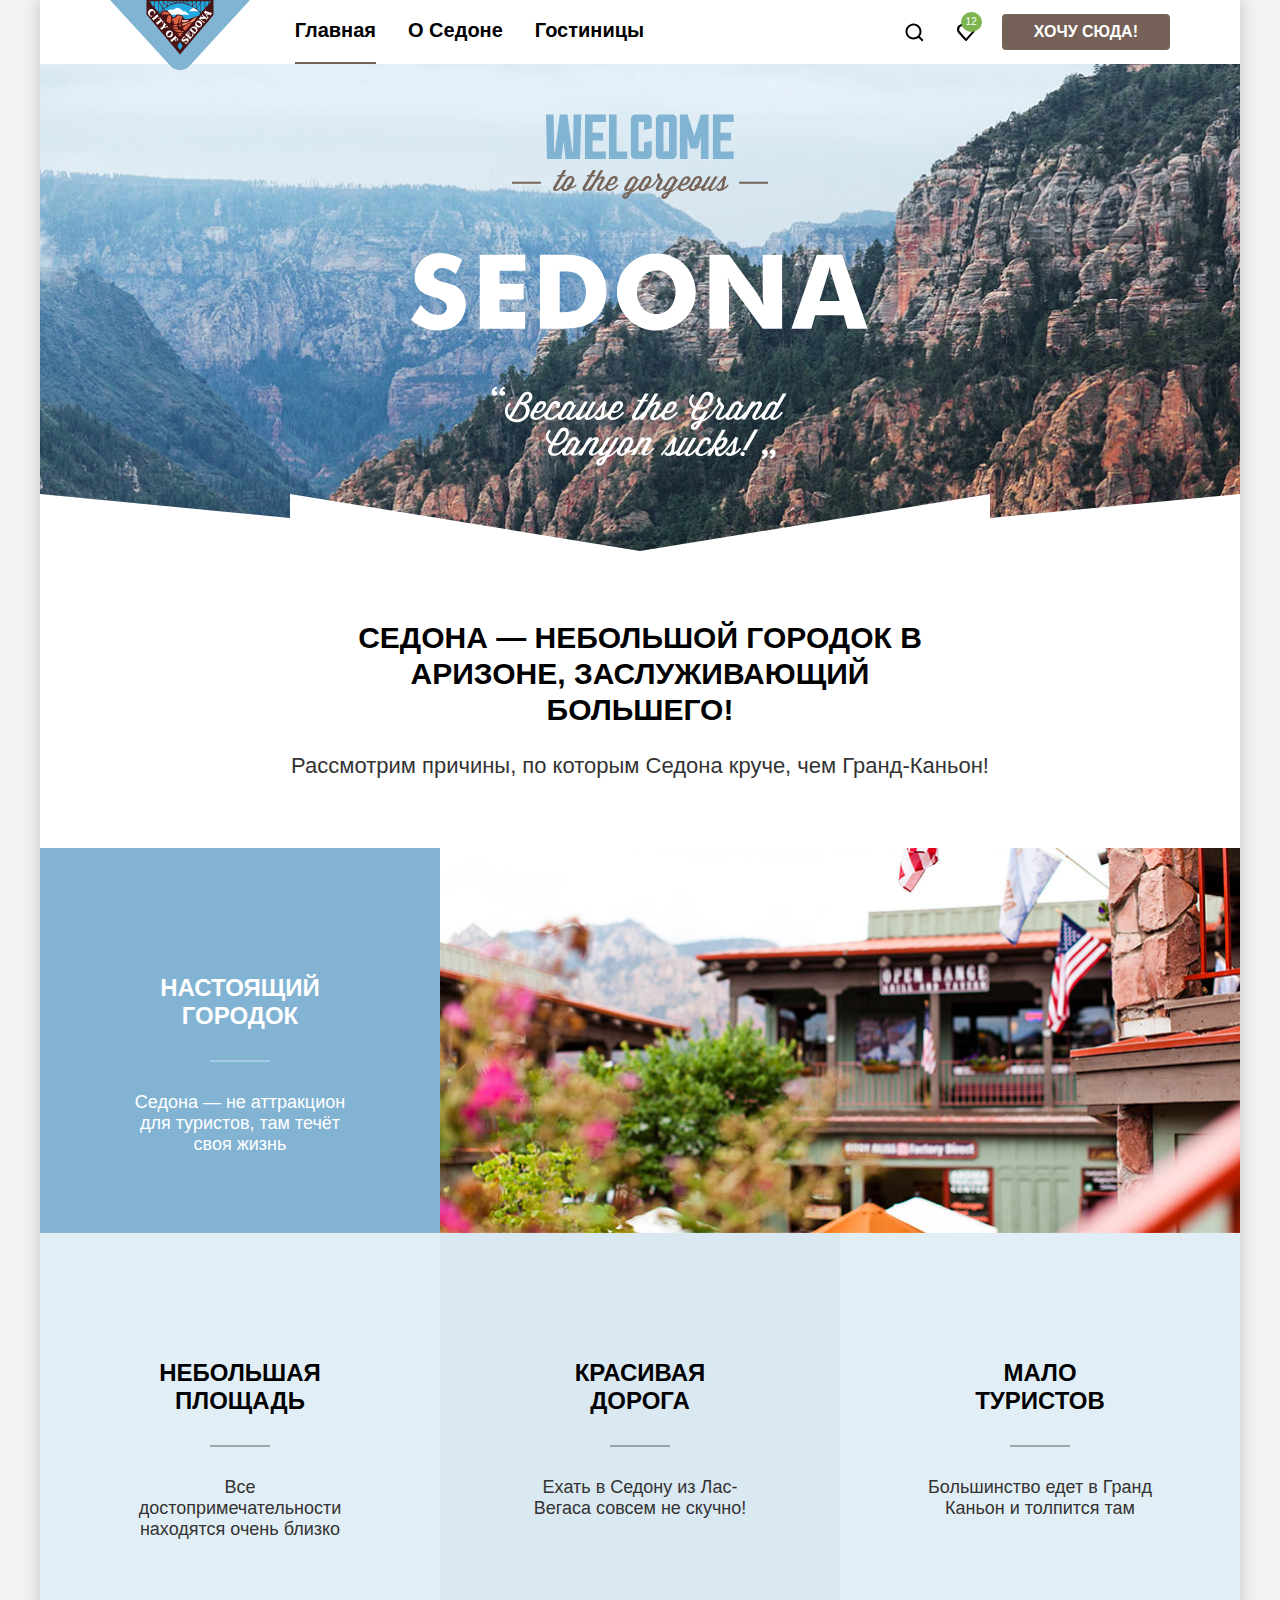
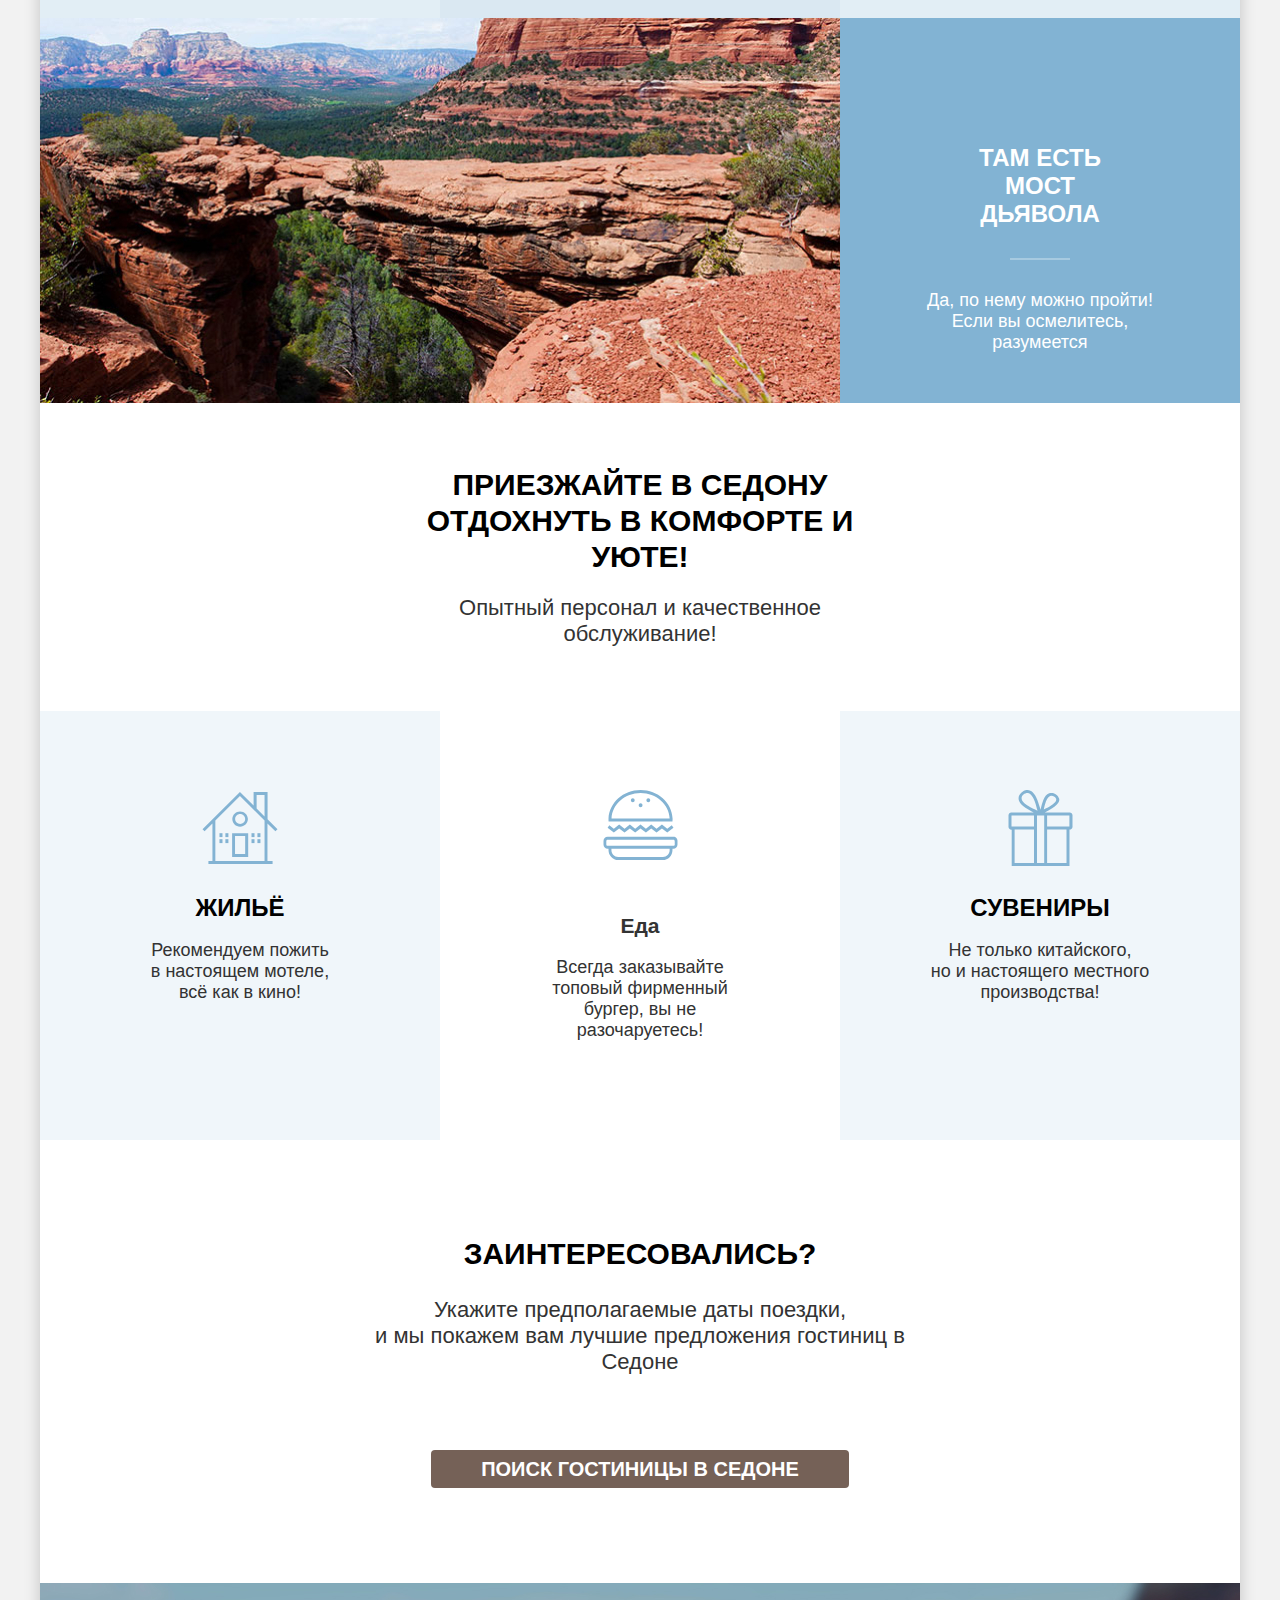
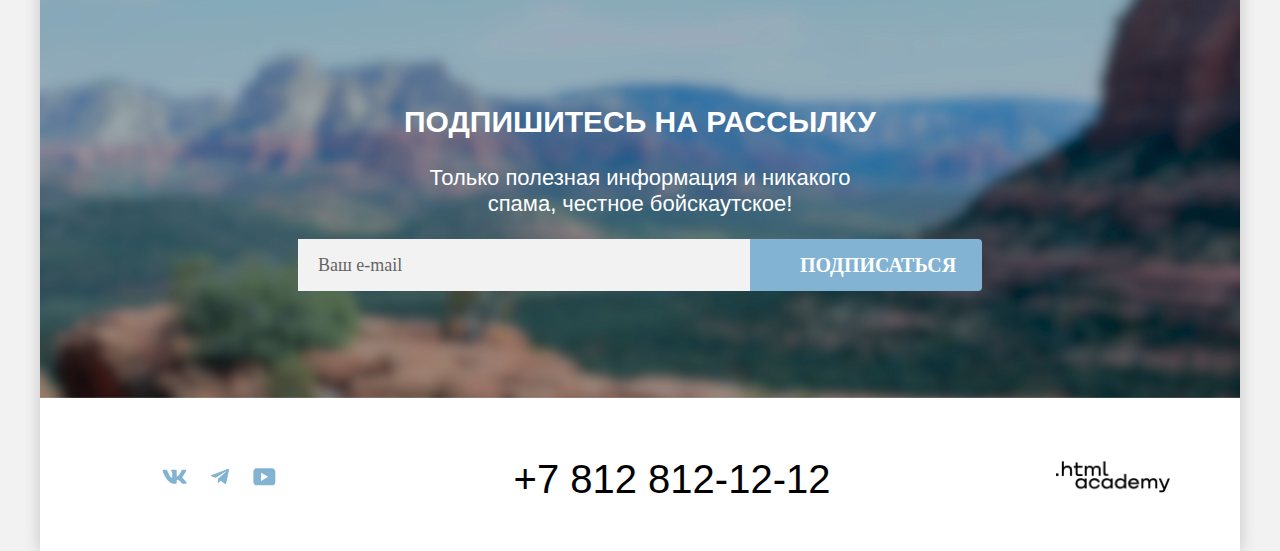
==== commit 25cb7023: "Merge pull request #4 from AlekseyKamalutdinov/master" ====
--- a/index.html
+++ b/index.html
@@ -121,7 +121,7 @@
         <section class="search">
           <div class="search-wrapper">
             <h2 class="search-title">Заинтересовались?</h2>
-            <p class="search-title-date">Укажите предполагаемые даты поездки,и мы покажем вам лучшие предложения
+            <p class="search-title-date">Укажите предполагаемые даты поездки,<br>и мы покажем вам лучшие предложения
               гостиниц
               в Седоне</p>
             <a class="search-link" href="hotel.html">Поиск гостиницы в Седоне</a>
--- a/styles/styles.css
+++ b/styles/styles.css
@@ -1,5 +1,8 @@
 * {
     box-sizing: border-box;
+}
+html{
+  height: 100%;
 }
 
 @font-face {
@@ -25,6 +28,7 @@
     color: #333333;
     background-color: #F2F2F2;
     margin: 0;
+    height: 100%;
 }
 
 .container {
@@ -177,6 +181,9 @@
     margin: 0 auto;
     width: 460px;
 }
+.main-index{
+  flex-grow: 1;
+}
 
 .gorgeous {
 
@@ -216,9 +223,7 @@
     text-align: center;
     font-size: 22px;
     line-height: 26px;
-    padding-left: 275px;
     padding-bottom: 69px;
-    padding-right: 275px;
 }
 
 .advantages-tex {
@@ -277,8 +282,8 @@
   text-transform: uppercase;
   text-align: center;
   padding-top: 102px;
-  padding-left: 113px;
-  padding-right: 113px;
+  padding-left: 114px;
+  padding-right: 114px;
 }
 
 .advantages-item:nth-child(n +2):nth-child(-n+ 4) .advantages-title
@@ -459,6 +464,9 @@
 }
 
 .newsletter-information {
+    margin-left: auto;
+    margin-right: auto;
+    width: 475px;
     color: #FFFFFF;
     font-size: 22px;
     line-height: 26px;
@@ -694,31 +702,54 @@
 }
 
 .hotel-card {
+  margin: 0;
     text-transform: capitalize;
 }
 
 .hotel-cards {
-    padding: 20px;
-    width: 340px;
-    list-style-type: none;
-    border: 1px solid #E6E6E6;
-    margin-left: 70px;
-    margin-top: 40px;
-    margin-right: 20px;
-    margin-bottom: 20px;
+  width: 340px;
+  height: 438px;
+  display: grid;
+  grid-template-columns: repeat(2, 140px);
+  column-gap: 20px;
+  row-gap: 16px;
+  justify-items: start;
+  align-items: center;
+  padding: 20px;
+  border: 1px solid #E6E6E6;
+  border-radius: 4px;
 }
 
 .hotel-card-title {
-    color: #000000;
-    font-size: 24px;
-    line-height: 28px;
-    font-weight: 700;
+  font-weight: 700;
+  font-size: 24px;
+  line-height: 28px;
+  display: inline-block;
+  margin: 0;
+  text-transform: none;
+  color: #000000;
 
 }
 .hotel-card-link{
+  display: block;
+  grid-column: 1/-1;
+  margin: 0;
+  padding: 0;
+  text-align: left;
   text-decoration: none;
 }
-
+.hotel-card-image{
+  display: block;
+  margin-bottom: 16px;
+}
+.hotel-reiting{
+  margin: 0;
+  margin-bottom: 20px;
+}
+.hotel-card-price{
+  margin: 0;
+  justify-self: end;
+}
 .button-detail {
     color: #ffffff;
     display: block;
@@ -764,10 +795,12 @@
     width: 140px;
     min-height: 36px;
     text-align: center;
-    padding: 8px 20px;
+    padding: 8px 10px;
 }
 
 .rating {
+  margin: 0;
+  margin-bottom: 20px;
     font-size: 16px;
     line-height: 20px;
     font-weight: 400;
